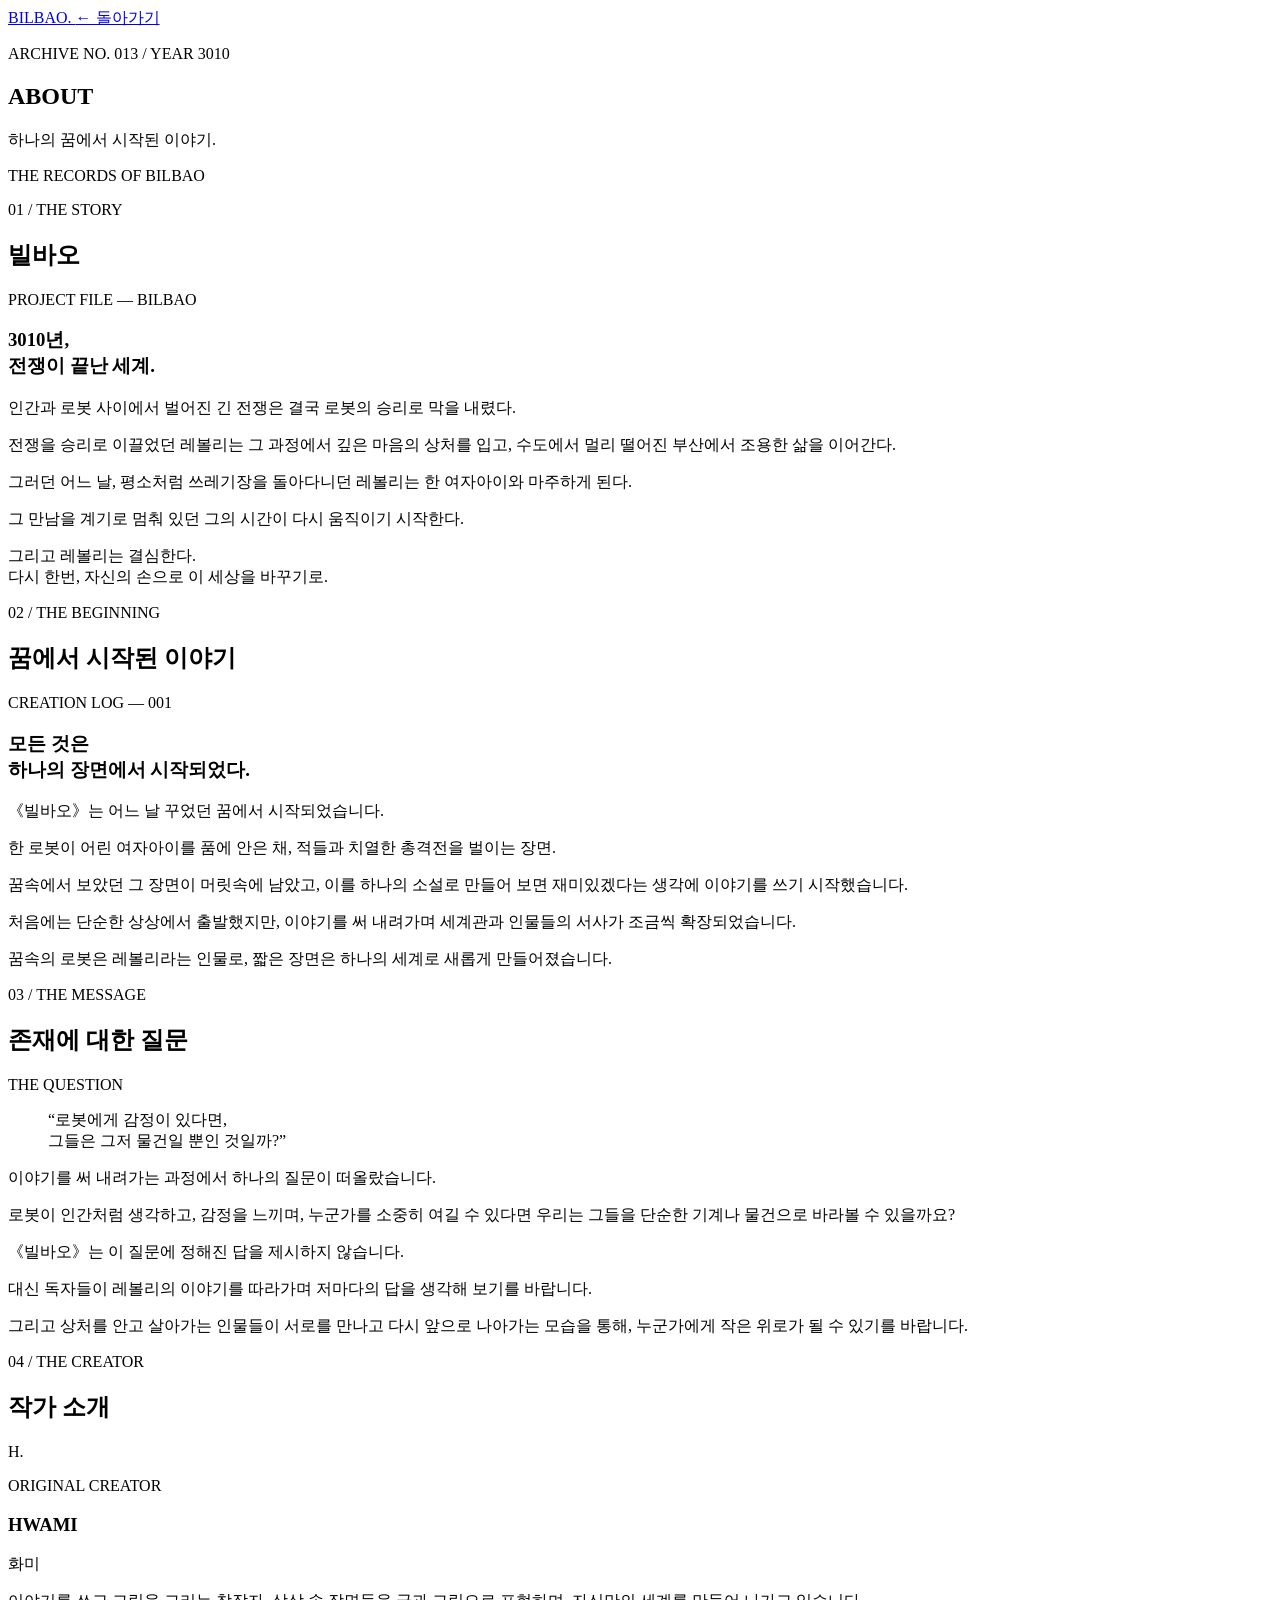
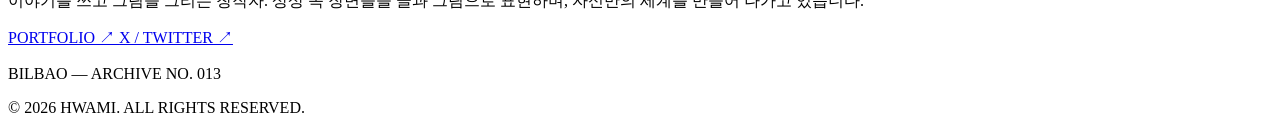
==== about.html @ dcb4df77 "Create about.html" ====
<!DOCTYPE html>
<html lang="ko">

<head>
    <meta charset="UTF-8">
    <meta name="viewport" content="width=device-width, initial-scale=1.0">

    <title>ABOUT | BILBAO</title>

    <link rel="stylesheet" href="./about.css">
    <script src="./about.js" defer></script>
</head>

<body>

    <!-- 상단 메뉴 -->
    <header class="about-header">

        <a href="./index.html" class="header-logo">
            BILBAO.
        </a>

        <a href="./index.html#about" class="back-button">
            ← 돌아가기
        </a>

    </header>

    <main>

        <!-- 페이지 타이틀 -->
        <section class="about-hero">

            <p class="archive-label">
                ARCHIVE NO. 013 / YEAR 3010
            </p>

            <h1>ABOUT</h1>

            <p class="about-subtitle">
                하나의 꿈에서 시작된 이야기.
            </p>

            <div class="hero-line"></div>

            <p class="archive-description">
                THE RECORDS OF BILBAO
            </p>

        </section>


        <!-- 작품 소개 -->
        <section class="about-section" id="story">

            <div class="section-heading">
                <span>01 / THE STORY</span>
                <h2>빌바오</h2>
            </div>

            <div class="archive-paper">

                <p class="paper-label">
                    PROJECT FILE — BILBAO
                </p>

                <h3>
                    3010년,<br>
                    전쟁이 끝난 세계.
                </h3>

                <div class="paper-divider"></div>

                <p>
                    인간과 로봇 사이에서 벌어진 긴 전쟁은
                    결국 로봇의 승리로 막을 내렸다.
                </p>

                <p>
                    전쟁을 승리로 이끌었던 레볼리는
                    그 과정에서 깊은 마음의 상처를 입고,
                    수도에서 멀리 떨어진 부산에서
                    조용한 삶을 이어간다.
                </p>

                <p>
                    그러던 어느 날,
                    평소처럼 쓰레기장을 돌아다니던 레볼리는
                    한 여자아이와 마주하게 된다.
                </p>

                <p>
                    그 만남을 계기로
                    멈춰 있던 그의 시간이 다시 움직이기 시작한다.
                </p>

                <p class="highlight-text">
                    그리고 레볼리는 결심한다.<br>
                    다시 한번, 자신의 손으로
                    이 세상을 바꾸기로.
                </p>

            </div>

        </section>


        <!-- 창작의 시작 -->
        <section class="about-section" id="beginning">

            <div class="section-heading">
                <span>02 / THE BEGINNING</span>
                <h2>꿈에서 시작된 이야기</h2>
            </div>

            <div class="archive-paper">

                <p class="paper-label">
                    CREATION LOG — 001
                </p>

                <h3>
                    모든 것은<br>
                    하나의 장면에서 시작되었다.
                </h3>

                <div class="paper-divider"></div>

                <p>
                    《빌바오》는 어느 날 꾸었던 꿈에서
                    시작되었습니다.
                </p>

                <p>
                    한 로봇이 어린 여자아이를 품에 안은 채,
                    적들과 치열한 총격전을 벌이는 장면.
                </p>

                <p>
                    꿈속에서 보았던 그 장면이 머릿속에 남았고,
                    이를 하나의 소설로 만들어 보면
                    재미있겠다는 생각에 이야기를 쓰기 시작했습니다.
                </p>

                <p>
                    처음에는 단순한 상상에서 출발했지만,
                    이야기를 써 내려가며
                    세계관과 인물들의 서사가
                    조금씩 확장되었습니다.
                </p>

                <p>
                    꿈속의 로봇은 레볼리라는 인물로,
                    짧은 장면은 하나의 세계로
                    새롭게 만들어졌습니다.
                </p>

            </div>

        </section>


        <!-- 작품의 메시지 -->
        <section class="about-section" id="message">

            <div class="section-heading">
                <span>03 / THE MESSAGE</span>
                <h2>존재에 대한 질문</h2>
            </div>

            <div class="message-box">

                <p class="message-label">
                    THE QUESTION
                </p>

                <blockquote>
                    “로봇에게 감정이 있다면,<br>
                    그들은 그저 물건일 뿐인 것일까?”
                </blockquote>

            </div>

            <div class="archive-paper">

                <p>
                    이야기를 써 내려가는 과정에서
                    하나의 질문이 떠올랐습니다.
                </p>

                <p>
                    로봇이 인간처럼 생각하고,
                    감정을 느끼며,
                    누군가를 소중히 여길 수 있다면
                    우리는 그들을 단순한 기계나
                    물건으로 바라볼 수 있을까요?
                </p>

                <p>
                    《빌바오》는 이 질문에
                    정해진 답을 제시하지 않습니다.
                </p>

                <p>
                    대신 독자들이 레볼리의 이야기를 따라가며
                    저마다의 답을 생각해 보기를 바랍니다.
                </p>

                <p>
                    그리고 상처를 안고 살아가는 인물들이
                    서로를 만나고 다시 앞으로 나아가는 모습을 통해,
                    누군가에게 작은 위로가 될 수 있기를 바랍니다.
                </p>

            </div>

        </section>


        <!-- 작가 소개 -->
        <section class="about-section creator-section" id="creator">

            <div class="section-heading">
                <span>04 / THE CREATOR</span>
                <h2>작가 소개</h2>
            </div>

            <div class="creator-card">

                <div class="creator-symbol">
                    H.
                </div>

                <div class="creator-info">

                    <p class="creator-label">
                        ORIGINAL CREATOR
                    </p>

                    <h3>HWAMI</h3>

                    <p class="creator-name">
                        화미
                    </p>

                    <div class="creator-divider"></div>

                    <p class="creator-description">
                        이야기를 쓰고 그림을 그리는 창작자.
                        상상 속 장면들을 글과 그림으로 표현하며,
                        자신만의 세계를 만들어 나가고 있습니다.
                    </p>

                    <div class="creator-links">

                        <a href="https://hwami925.github.io/"
                           target="_blank"
                           rel="noopener noreferrer">
                            PORTFOLIO ↗
                        </a>

                        <a href="https://x.com/HwAmI_925"
                           target="_blank"
                           rel="noopener noreferrer">
                            X / TWITTER ↗
                        </a>

                    </div>

                </div>

            </div>

        </section>

    </main>


    <!-- 하단 -->
    <footer class="about-footer">

        <p>
            BILBAO — ARCHIVE NO. 013
        </p>

        <p>
            © 2026 HWAMI. ALL RIGHTS RESERVED.
        </p>

    </footer>

</body>
</html>
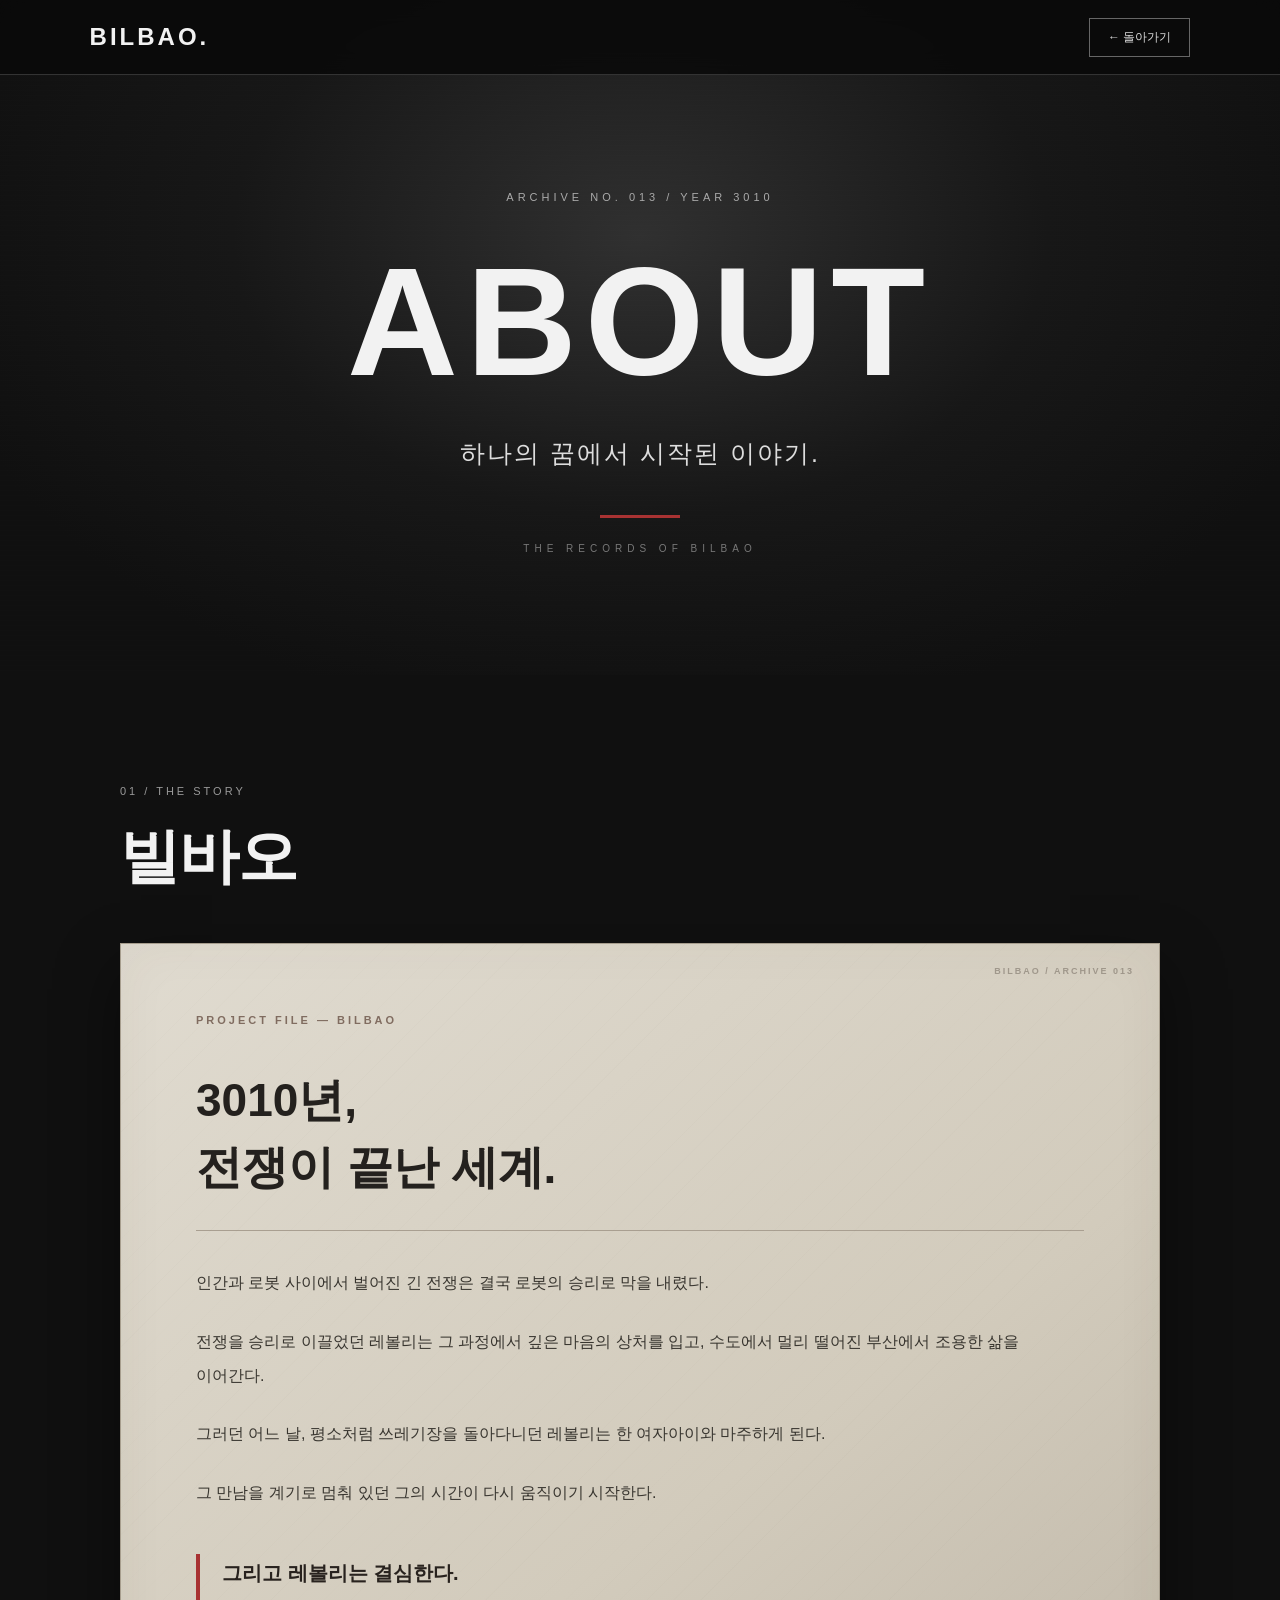
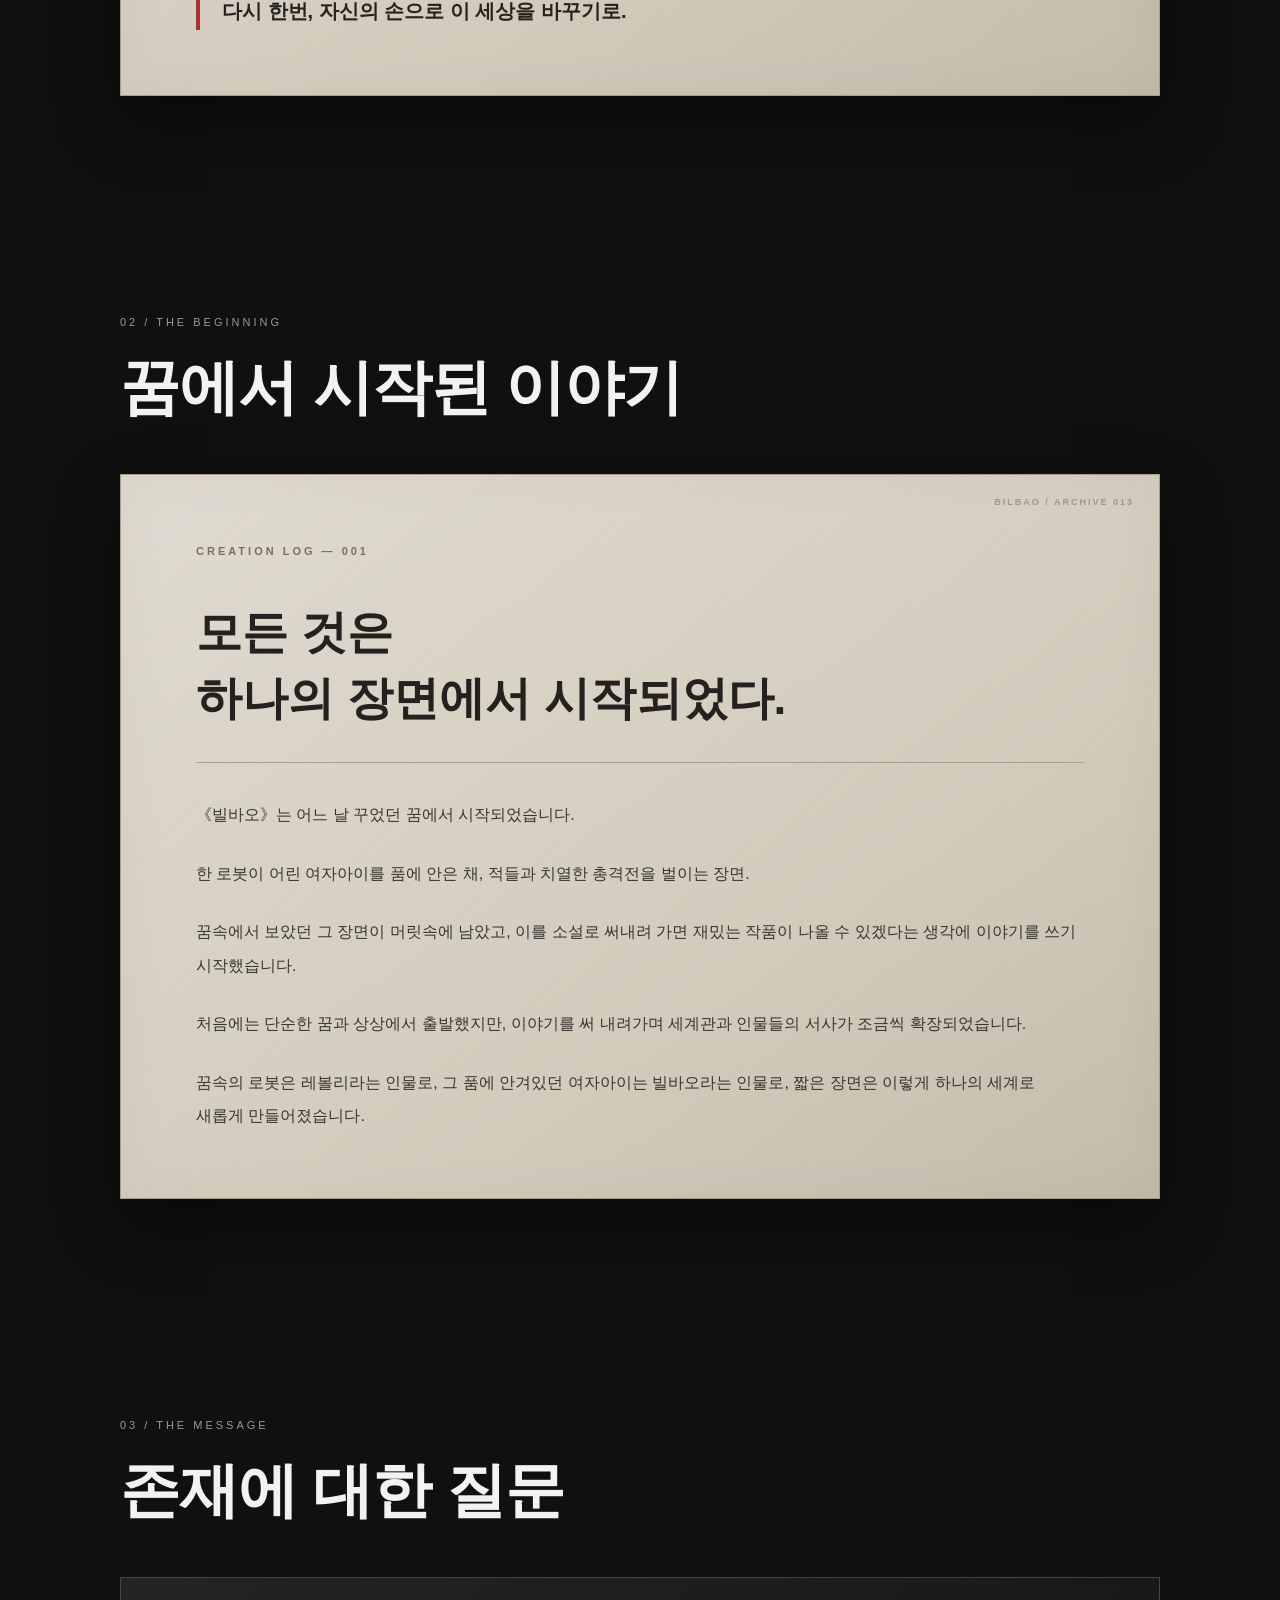
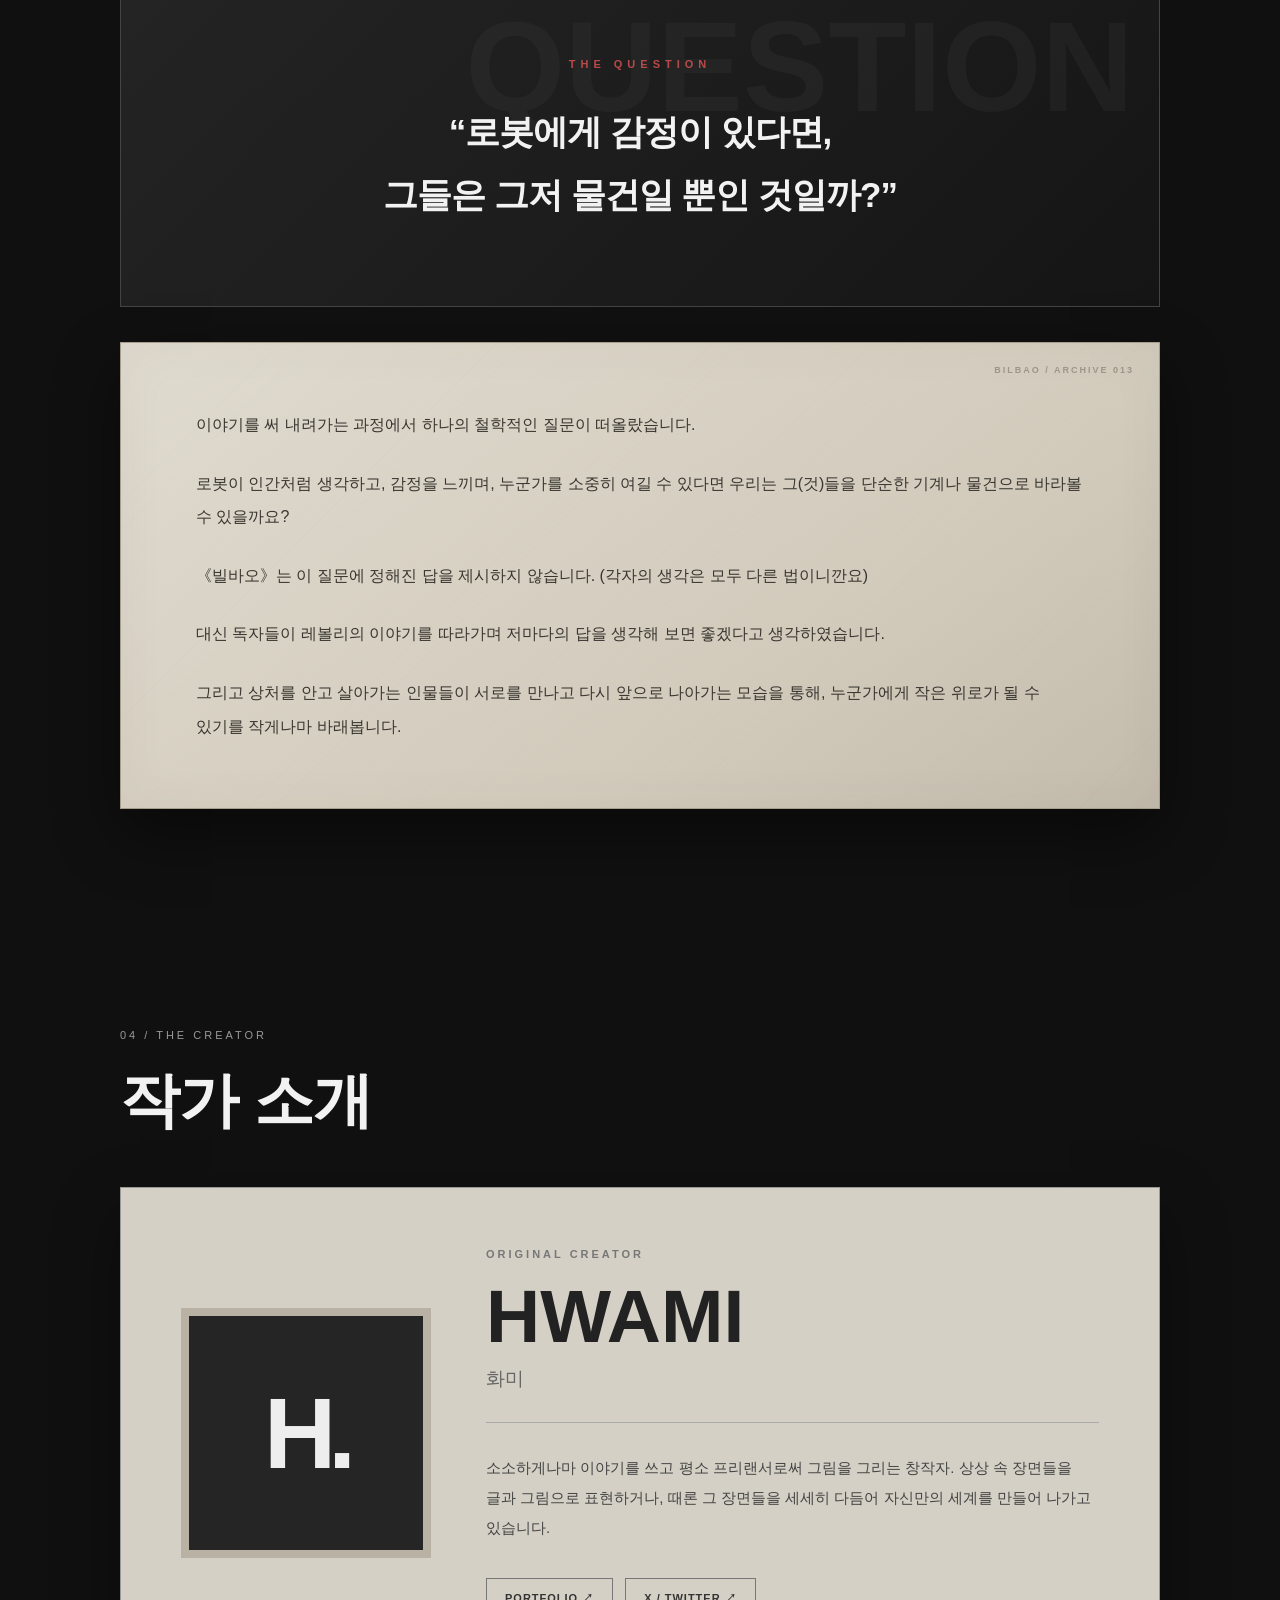
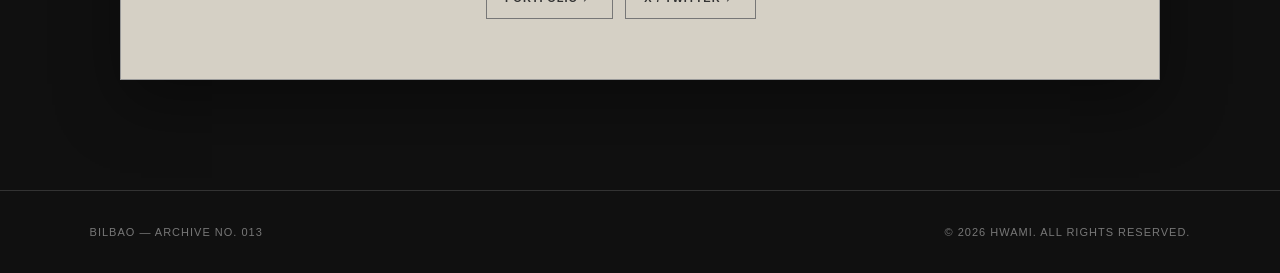
==== commit adb56744: "Update about.html" ====
--- a/about.html
+++ b/about.html
@@ -138,12 +138,13 @@
 
                 <p>
                     꿈속에서 보았던 그 장면이 머릿속에 남았고,
-                    이를 하나의 소설로 만들어 보면
-                    재미있겠다는 생각에 이야기를 쓰기 시작했습니다.
-                </p>
-
-                <p>
-                    처음에는 단순한 상상에서 출발했지만,
+                    이를 소설로 써내려 가면
+                    재밌는 작품이 나올 수 있겠다는 생각에
+                    이야기를 쓰기 시작했습니다.
+                </p>
+
+                <p>
+                    처음에는 단순한 꿈과 상상에서 출발했지만,
                     이야기를 써 내려가며
                     세계관과 인물들의 서사가
                     조금씩 확장되었습니다.
@@ -151,7 +152,8 @@
 
                 <p>
                     꿈속의 로봇은 레볼리라는 인물로,
-                    짧은 장면은 하나의 세계로
+                    그 품에 안겨있던 여자아이는 빌바오라는 인물로,
+                    짧은 장면은 이렇게 하나의 세계로
                     새롭게 만들어졌습니다.
                 </p>
 
@@ -185,31 +187,32 @@
 
                 <p>
                     이야기를 써 내려가는 과정에서
-                    하나의 질문이 떠올랐습니다.
+                    하나의 철학적인 질문이 떠올랐습니다.
                 </p>
 
                 <p>
                     로봇이 인간처럼 생각하고,
                     감정을 느끼며,
                     누군가를 소중히 여길 수 있다면
-                    우리는 그들을 단순한 기계나
+                    우리는 그(것)들을 단순한 기계나
                     물건으로 바라볼 수 있을까요?
                 </p>
 
                 <p>
                     《빌바오》는 이 질문에
                     정해진 답을 제시하지 않습니다.
+                    (각자의 생각은 모두 다른 법이니깐요)
                 </p>
 
                 <p>
                     대신 독자들이 레볼리의 이야기를 따라가며
-                    저마다의 답을 생각해 보기를 바랍니다.
+                    저마다의 답을 생각해 보면 좋겠다고 생각하였습니다.
                 </p>
 
                 <p>
                     그리고 상처를 안고 살아가는 인물들이
                     서로를 만나고 다시 앞으로 나아가는 모습을 통해,
-                    누군가에게 작은 위로가 될 수 있기를 바랍니다.
+                    누군가에게 작은 위로가 될 수 있기를 작게나마 바래봅니다.
                 </p>
 
             </div>
@@ -246,8 +249,10 @@
                     <div class="creator-divider"></div>
 
                     <p class="creator-description">
-                        이야기를 쓰고 그림을 그리는 창작자.
-                        상상 속 장면들을 글과 그림으로 표현하며,
+                        소소하게나마 이야기를 쓰고 
+                        평소 프리랜서로써 그림을 그리는 창작자.
+                        상상 속 장면들을 글과 그림으로 표현하거나,
+                        때론 그 장면들을 세세히 다듬어
                         자신만의 세계를 만들어 나가고 있습니다.
                     </p>
 
--- a/about.css
+++ b/about.css
@@ -0,0 +1,623 @@
+/* ========================================
+   BILBAO — ABOUT PAGE
+   ARCHIVE NO. 013
+======================================== */
+
+/* 기본 설정 */
+
+:root {
+    --bg: #101010;
+    --bg-light: #191919;
+    --paper: #d8d2c5;
+    --paper-dark: #c7c0b1;
+    --text: #f2f2f2;
+    --muted: #999;
+    --accent: #a83232;
+}
+
+* {
+    margin: 0;
+    padding: 0;
+    box-sizing: border-box;
+}
+
+html {
+    scroll-behavior: smooth;
+}
+
+body {
+    background: var(--bg);
+    color: var(--text);
+    font-family: "Noto Sans KR", Arial, sans-serif;
+    overflow-x: hidden;
+}
+
+a {
+    color: inherit;
+    text-decoration: none;
+}
+
+/* ========================================
+   HEADER
+======================================== */
+
+.about-header {
+    position: fixed;
+    top: 0;
+    left: 0;
+
+    width: 100%;
+    height: 75px;
+    padding: 0 7%;
+
+    display: flex;
+    align-items: center;
+    justify-content: space-between;
+
+    background: rgba(10, 10, 10, 0.88);
+    backdrop-filter: blur(12px);
+
+    border-bottom: 1px solid #333;
+
+    z-index: 1000;
+}
+
+.header-logo {
+    font-size: 24px;
+    font-weight: 900;
+    letter-spacing: 3px;
+}
+
+.back-button {
+    padding: 10px 18px;
+
+    border: 1px solid #666;
+
+    color: #ddd;
+    font-size: 12px;
+
+    transition: 0.3s;
+}
+
+.back-button:hover {
+    background: #ddd;
+    color: #111;
+}
+
+/* ========================================
+   HERO
+======================================== */
+
+.about-hero {
+    min-height: 75vh;
+
+    padding: 170px 8% 100px;
+
+    display: flex;
+    flex-direction: column;
+    align-items: center;
+    justify-content: center;
+
+    text-align: center;
+
+    background:
+        radial-gradient(
+            ellipse at 50% 35%,
+            #303030 0%,
+            #171717 45%,
+            #101010 80%
+        );
+
+    position: relative;
+    overflow: hidden;
+}
+
+.about-hero::before {
+    content: "";
+
+    position: absolute;
+    inset: 0;
+
+    background:
+        repeating-linear-gradient(
+            0deg,
+            transparent 0,
+            transparent 4px,
+            rgba(255, 255, 255, 0.012) 5px
+        );
+
+    pointer-events: none;
+}
+
+.archive-label {
+    color: #aaa;
+    font-size: 11px;
+    letter-spacing: 4px;
+    margin-bottom: 35px;
+}
+
+.about-hero h1 {
+    font-size: clamp(70px, 12vw, 160px);
+    font-weight: 900;
+    letter-spacing: 8px;
+    line-height: 1.1;
+}
+
+.about-subtitle {
+    margin-top: 30px;
+
+    font-size: clamp(17px, 2vw, 25px);
+    letter-spacing: 2px;
+
+    color: #ddd;
+}
+
+.hero-line {
+    width: 80px;
+    height: 3px;
+
+    margin-top: 45px;
+
+    background: var(--accent);
+}
+
+.archive-description {
+    margin-top: 25px;
+
+    color: #777;
+    font-size: 10px;
+    letter-spacing: 5px;
+}
+
+/* ========================================
+   CONTENT SECTIONS
+======================================== */
+
+.about-section {
+    width: 100%;
+    max-width: 1100px;
+
+    margin: 0 auto;
+    padding: 110px 30px;
+}
+
+.section-heading {
+    margin-bottom: 45px;
+}
+
+.section-heading span {
+    display: block;
+
+    margin-bottom: 20px;
+
+    color: #999;
+    font-size: 11px;
+    letter-spacing: 3px;
+}
+
+.section-heading h2 {
+    font-size: clamp(32px, 5vw, 60px);
+    font-weight: 800;
+    letter-spacing: -1px;
+}
+
+/* ========================================
+   ARCHIVE PAPER
+======================================== */
+
+.archive-paper {
+    position: relative;
+
+    padding: 65px 75px;
+
+    background:
+        linear-gradient(
+            145deg,
+            #e0dbd0,
+            #d2cbbc 65%,
+            #c3bbac
+        );
+
+    color: #292824;
+
+    border: 1px solid #a69d8d;
+
+    box-shadow:
+        0 25px 60px rgba(0, 0, 0, 0.45),
+        inset 0 0 50px rgba(80, 60, 40, 0.05);
+
+    overflow: hidden;
+}
+
+/* 종이 질감 */
+
+.archive-paper::before {
+    content: "";
+
+    position: absolute;
+    inset: 0;
+
+    background:
+        repeating-linear-gradient(
+            135deg,
+            transparent 0,
+            transparent 18px,
+            rgba(70, 60, 40, 0.018) 19px
+        );
+
+    pointer-events: none;
+}
+
+/* 문서 상단 장식 */
+
+.archive-paper::after {
+    content: "BILBAO / ARCHIVE 013";
+
+    position: absolute;
+    right: 25px;
+    top: 22px;
+
+    color: rgba(60, 50, 40, 0.35);
+
+    font-size: 9px;
+    font-weight: 800;
+    letter-spacing: 2px;
+}
+
+.paper-label {
+    margin-bottom: 35px !important;
+
+    color: #806c60 !important;
+
+    font-size: 11px !important;
+    font-weight: 800;
+
+    letter-spacing: 3px;
+}
+
+.archive-paper h3 {
+    margin-bottom: 30px;
+
+    font-size: clamp(28px, 4vw, 46px);
+    line-height: 1.45;
+
+    color: #24211e;
+}
+
+.paper-divider {
+    width: 100%;
+    height: 1px;
+
+    margin-bottom: 35px;
+
+    background: #a99f91;
+}
+
+.archive-paper p {
+    position: relative;
+
+    margin-bottom: 25px;
+
+    font-size: 16px;
+    line-height: 2.1;
+
+    color: #393630;
+
+    word-break: keep-all;
+}
+
+.archive-paper p:last-child {
+    margin-bottom: 0;
+}
+
+.archive-paper .highlight-text {
+    margin-top: 45px;
+    padding-left: 22px;
+
+    border-left: 4px solid var(--accent);
+
+    font-size: 20px;
+    font-weight: 800;
+
+    line-height: 1.9;
+
+    color: #28221e;
+}
+
+/* ========================================
+   MESSAGE SECTION
+======================================== */
+
+.message-box {
+    position: relative;
+
+    margin-bottom: 35px;
+    padding: 80px 35px;
+
+    background:
+        linear-gradient(
+            135deg,
+            #242424,
+            #151515
+        );
+
+    border: 1px solid #444;
+
+    text-align: center;
+
+    overflow: hidden;
+}
+
+.message-box::before {
+    content: "QUESTION";
+
+    position: absolute;
+    top: 15px;
+    right: 25px;
+
+    color: rgba(255, 255, 255, 0.035);
+
+    font-size: clamp(55px, 10vw, 130px);
+    font-weight: 900;
+
+    pointer-events: none;
+}
+
+.message-label {
+    position: relative;
+
+    margin-bottom: 30px;
+
+    color: #b94a4a;
+
+    font-size: 11px;
+    font-weight: 800;
+    letter-spacing: 5px;
+}
+
+.message-box blockquote {
+    position: relative;
+
+    font-size: clamp(20px, 3vw, 35px);
+    font-weight: 700;
+
+    line-height: 1.8;
+    letter-spacing: -1px;
+
+    word-break: keep-all;
+}
+
+/* ========================================
+   CREATOR
+======================================== */
+
+.creator-card {
+    display: grid;
+    grid-template-columns: 250px 1fr;
+
+    gap: 55px;
+    align-items: center;
+
+    padding: 60px;
+
+    background: #d5d0c5;
+    color: #222;
+
+    border: 1px solid #999;
+
+    box-shadow: 0 25px 60px rgba(0, 0, 0, 0.35);
+}
+
+.creator-symbol {
+    width: 250px;
+    aspect-ratio: 1;
+
+    display: flex;
+    align-items: center;
+    justify-content: center;
+
+    background: #252525;
+    color: #eee;
+
+    border: 8px solid #b9b1a3;
+
+    font-size: 100px;
+    font-weight: 900;
+    letter-spacing: -8px;
+}
+
+.creator-label {
+    color: #777;
+
+    font-size: 11px;
+    font-weight: 800;
+    letter-spacing: 3px;
+}
+
+.creator-info h3 {
+    margin-top: 15px;
+
+    font-size: clamp(45px, 6vw, 75px);
+    font-weight: 900;
+
+    line-height: 1.1;
+}
+
+.creator-name {
+    margin-top: 8px;
+
+    color: #666;
+    font-size: 19px;
+}
+
+.creator-divider {
+    height: 1px;
+
+    margin: 30px 0;
+
+    background: #aaa;
+}
+
+.creator-description {
+    color: #444;
+
+    font-size: 15px;
+    line-height: 2;
+
+    word-break: keep-all;
+}
+
+.creator-links {
+    display: flex;
+    flex-wrap: wrap;
+
+    gap: 12px;
+
+    margin-top: 35px;
+}
+
+.creator-links a {
+    display: inline-block;
+
+    padding: 12px 18px;
+
+    border: 1px solid #777;
+
+    color: #333;
+    font-size: 11px;
+    font-weight: 800;
+
+    letter-spacing: 1px;
+
+    transition: 0.3s;
+}
+
+.creator-links a:hover {
+    background: #252525;
+    color: white;
+}
+
+/* ========================================
+   FOOTER
+======================================== */
+
+.about-footer {
+    display: flex;
+    justify-content: space-between;
+
+    gap: 20px;
+
+    padding: 35px 7%;
+
+    border-top: 1px solid #333;
+
+    color: #777;
+    font-size: 11px;
+    letter-spacing: 1px;
+}
+
+/* ========================================
+   SCROLL ANIMATION
+======================================== */
+
+.about-section {
+    opacity: 0;
+    transform: translateY(35px);
+
+    transition:
+        opacity 0.8s ease,
+        transform 0.8s ease;
+}
+
+.about-section.visible {
+    opacity: 1;
+    transform: translateY(0);
+}
+
+/* JavaScript 미실행 환경에서도 내용 표시 */
+
+@media (prefers-reduced-motion: reduce) {
+    html {
+        scroll-behavior: auto;
+    }
+
+    .about-section {
+        opacity: 1;
+        transform: none;
+        transition: none;
+    }
+}
+
+/* ========================================
+   RESPONSIVE
+======================================== */
+
+@media (max-width: 768px) {
+
+    .about-header {
+        height: 65px;
+        padding: 0 5%;
+    }
+
+    .header-logo {
+        font-size: 20px;
+    }
+
+    .about-hero {
+        min-height: 65vh;
+        padding: 130px 6% 80px;
+    }
+
+    .about-hero h1 {
+        font-size: clamp(55px, 15vw, 95px);
+        letter-spacing: 3px;
+    }
+
+    .about-section {
+        padding: 75px 20px;
+    }
+
+    .archive-paper {
+        padding: 55px 28px 40px;
+    }
+
+    .archive-paper::after {
+        right: 15px;
+        top: 15px;
+        font-size: 7px;
+    }
+
+    .archive-paper p {
+        font-size: 14px;
+        line-height: 2;
+    }
+
+    .archive-paper .highlight-text {
+        font-size: 17px;
+    }
+
+    .message-box {
+        padding: 65px 20px;
+    }
+
+    .creator-card {
+        grid-template-columns: 1fr;
+        gap: 30px;
+        padding: 30px;
+    }
+
+    .creator-symbol {
+        width: 180px;
+        font-size: 75px;
+    }
+
+    .creator-info h3 {
+        font-size: 48px;
+    }
+
+    .about-footer {
+        flex-direction: column;
+        text-align: center;
+        gap: 10px;
+    }
+}
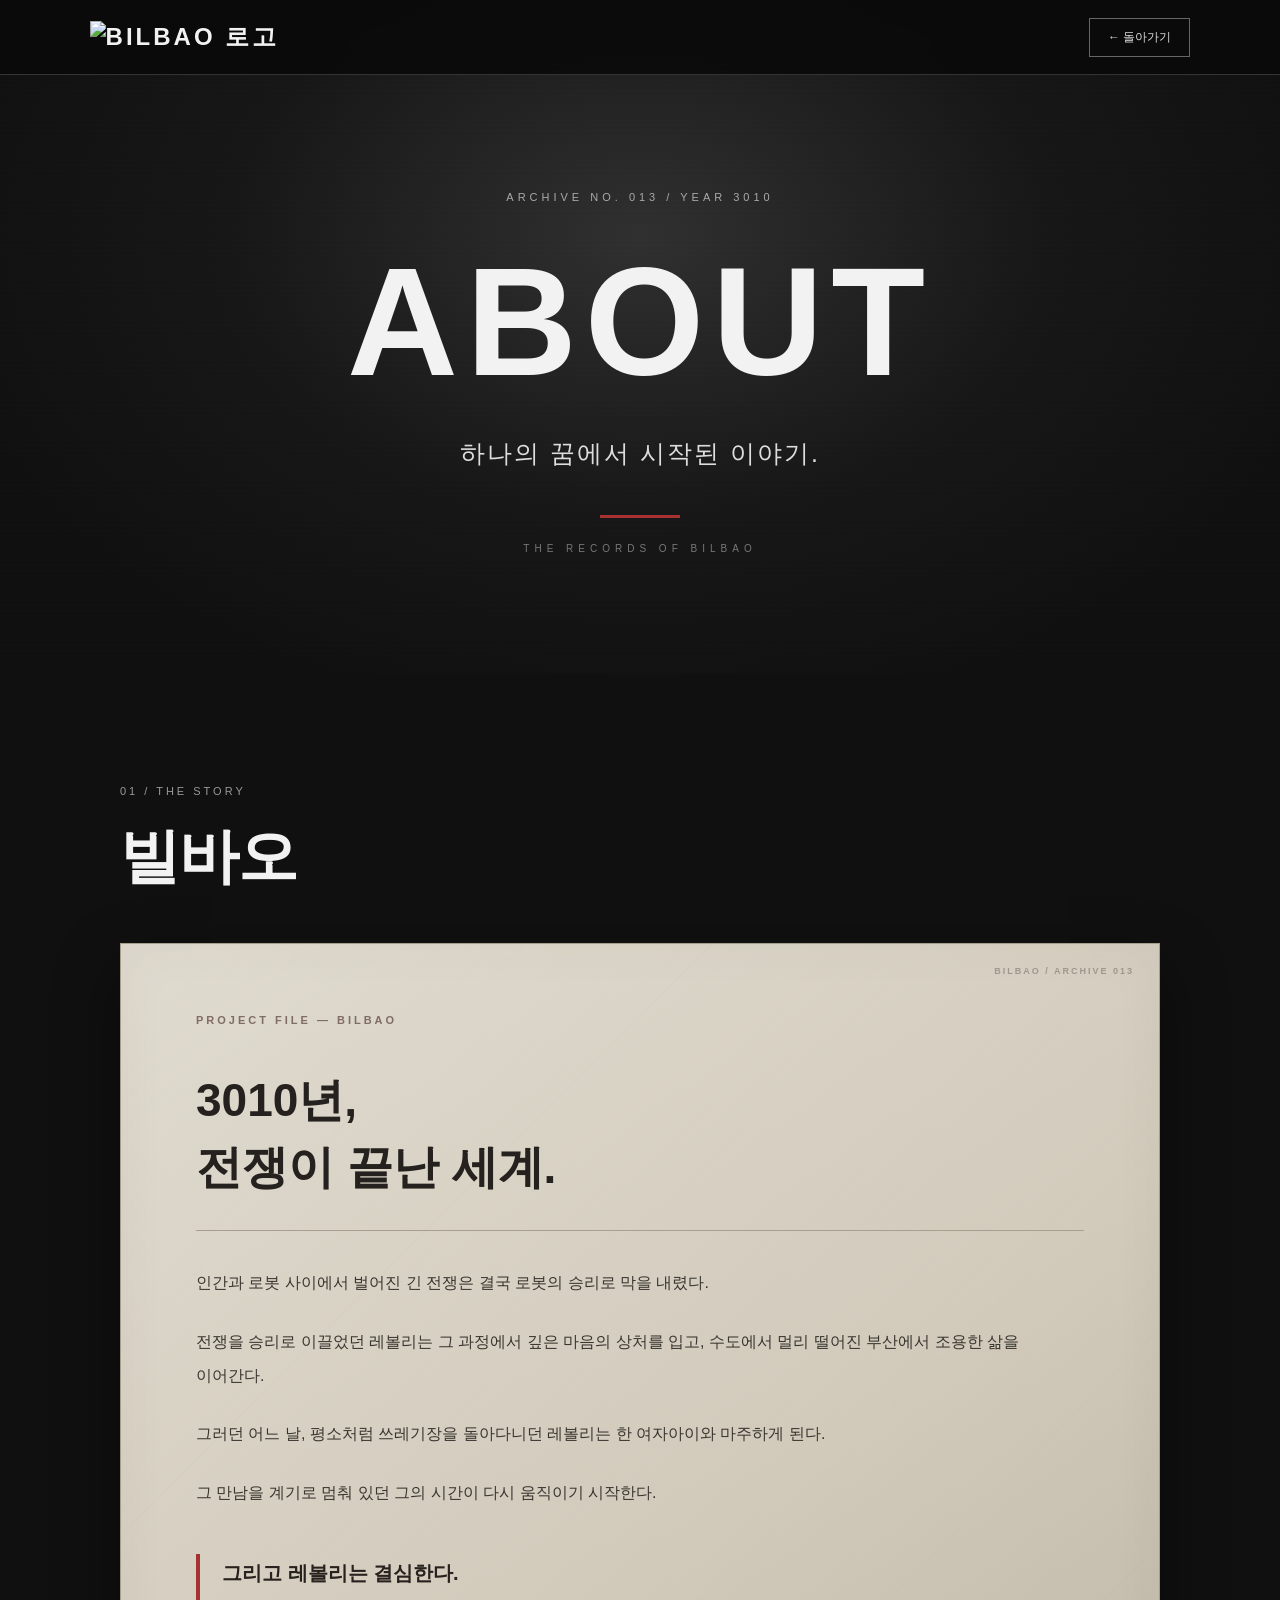
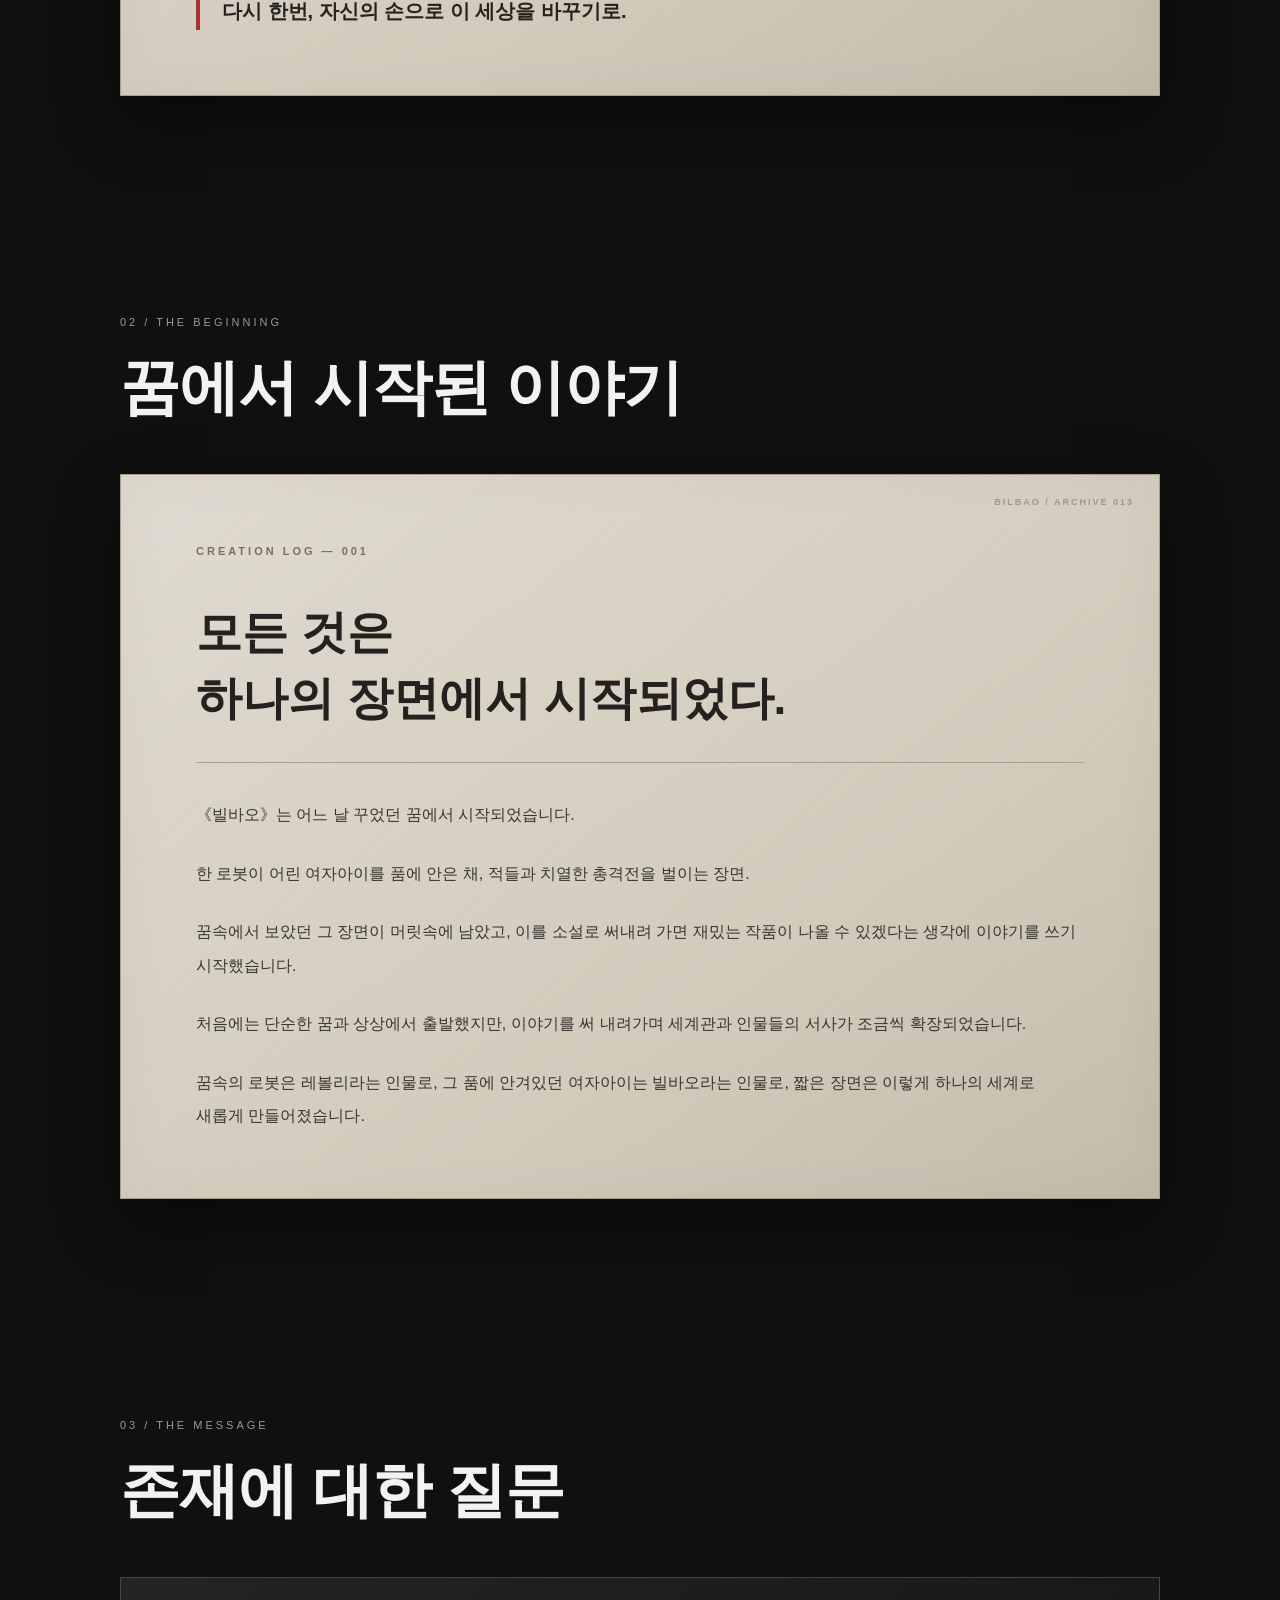
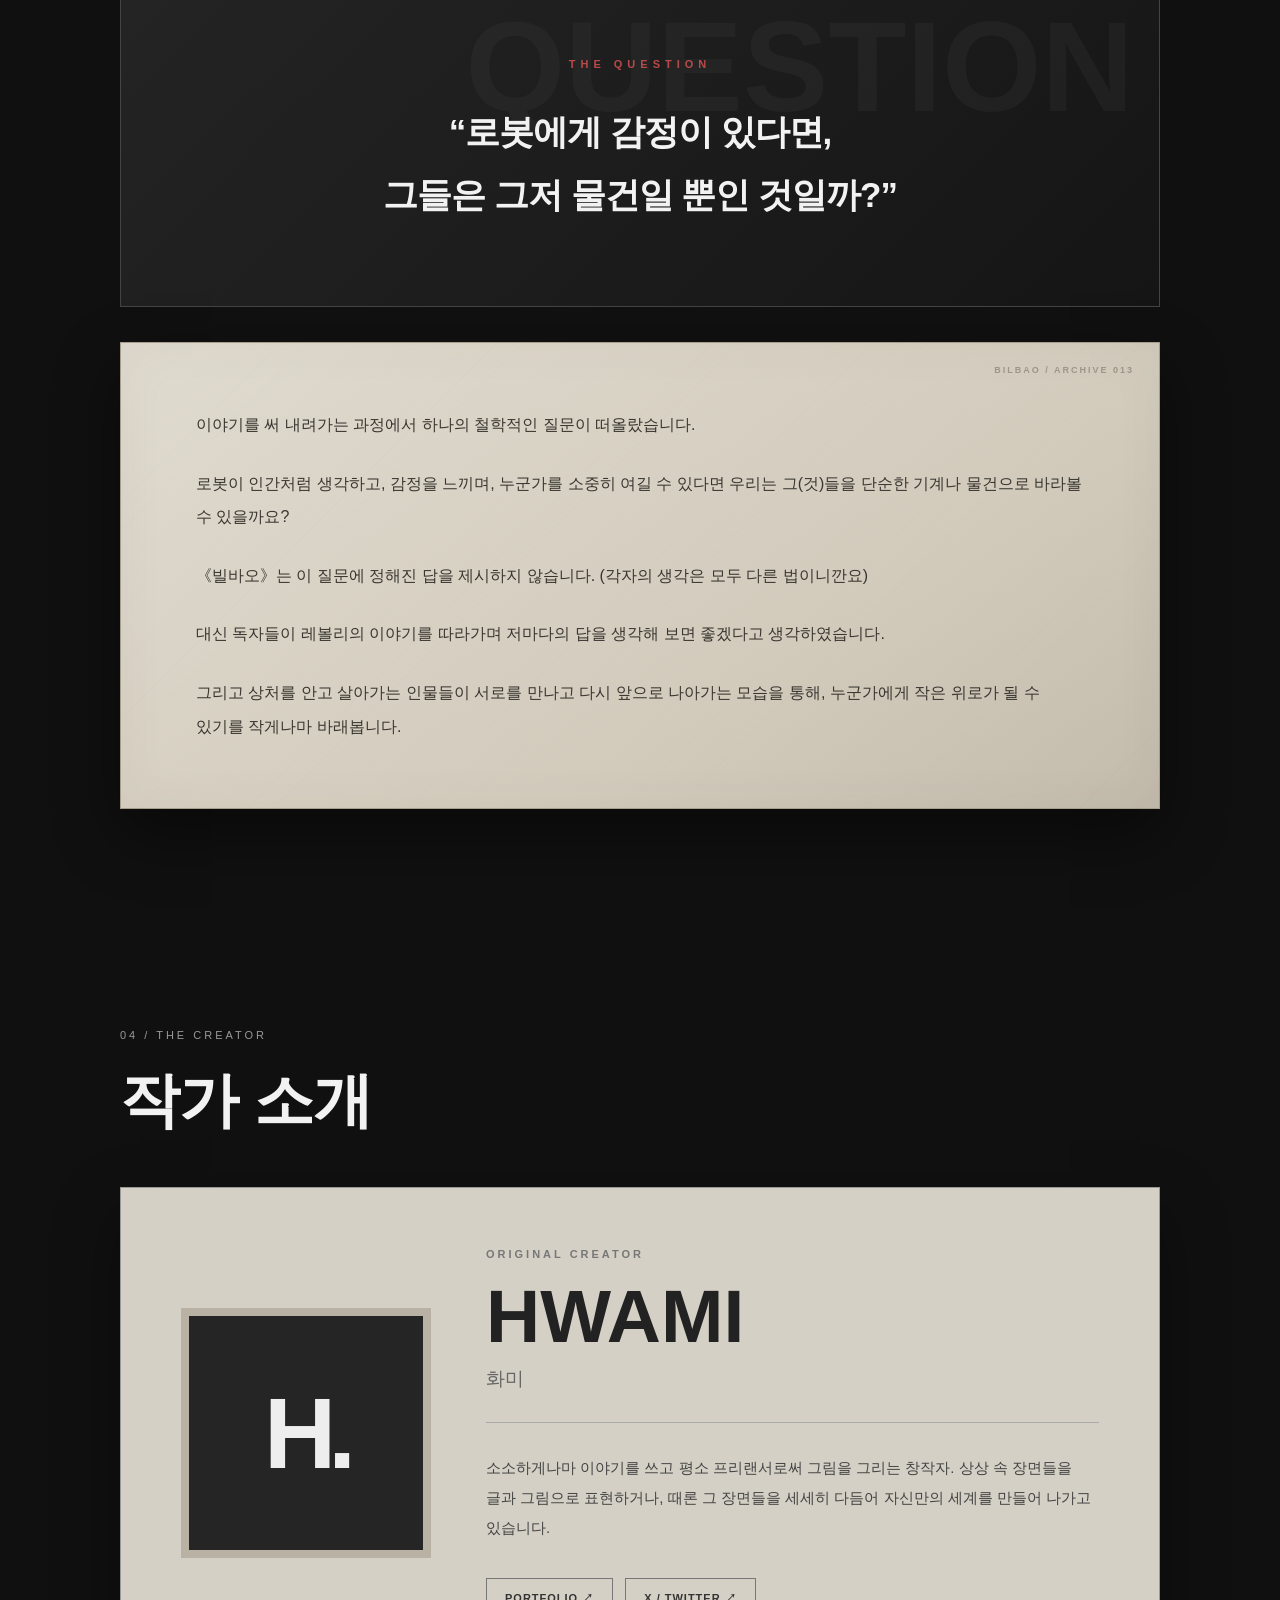
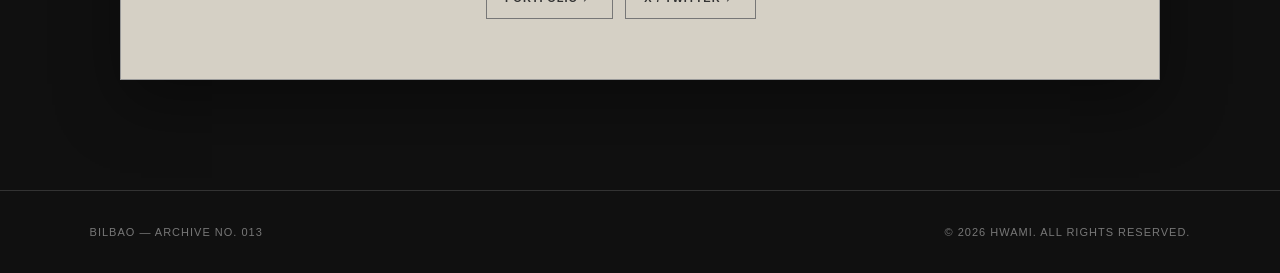
==== commit 9eaa32ed: "Update about.html" ====
--- a/about.html
+++ b/about.html
@@ -16,9 +16,9 @@
     <!-- 상단 메뉴 -->
     <header class="about-header">
 
-        <a href="./index.html" class="header-logo">
-            BILBAO.
-        </a>
+       <a href="./index.html" class="header-logo">
+    <img src="./images/logo/bilbao-logo.png" alt="BILBAO 로고">
+</a>
 
         <a href="./index.html#about" class="back-button">
             ← 돌아가기
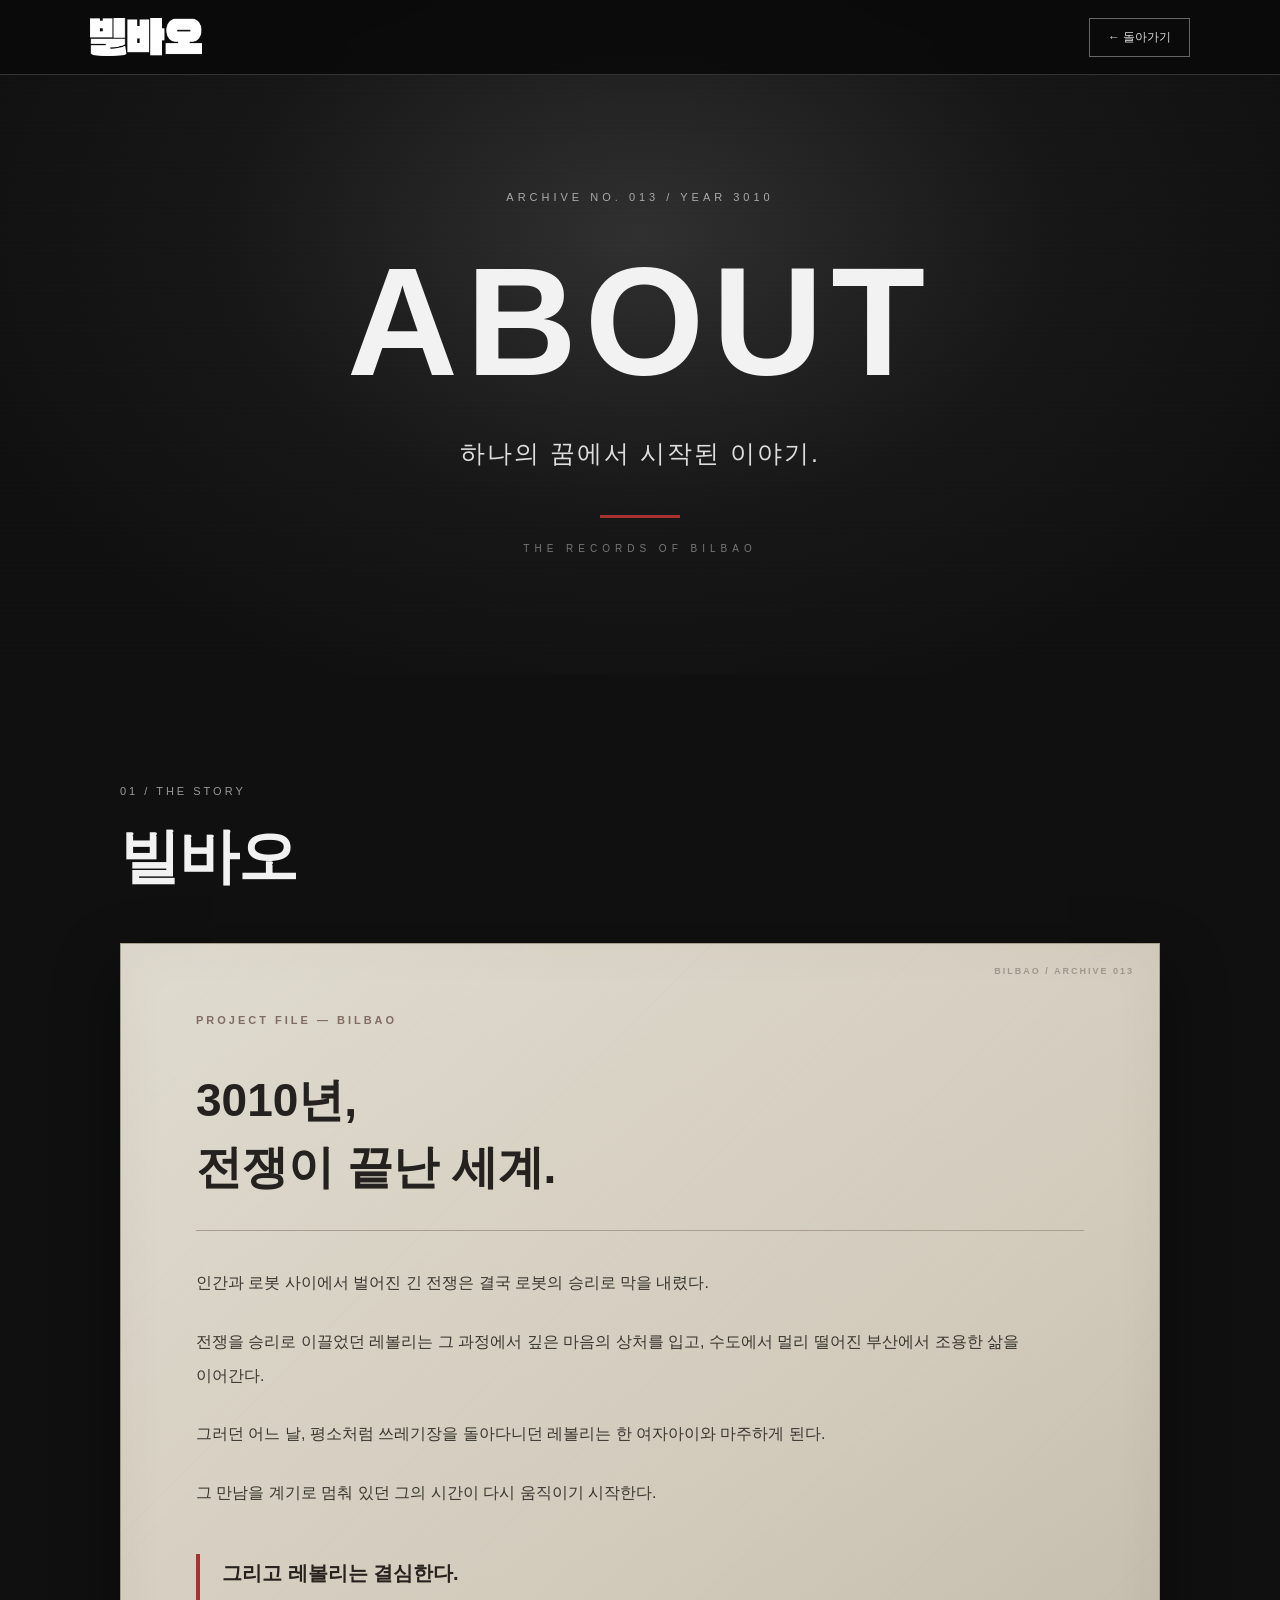
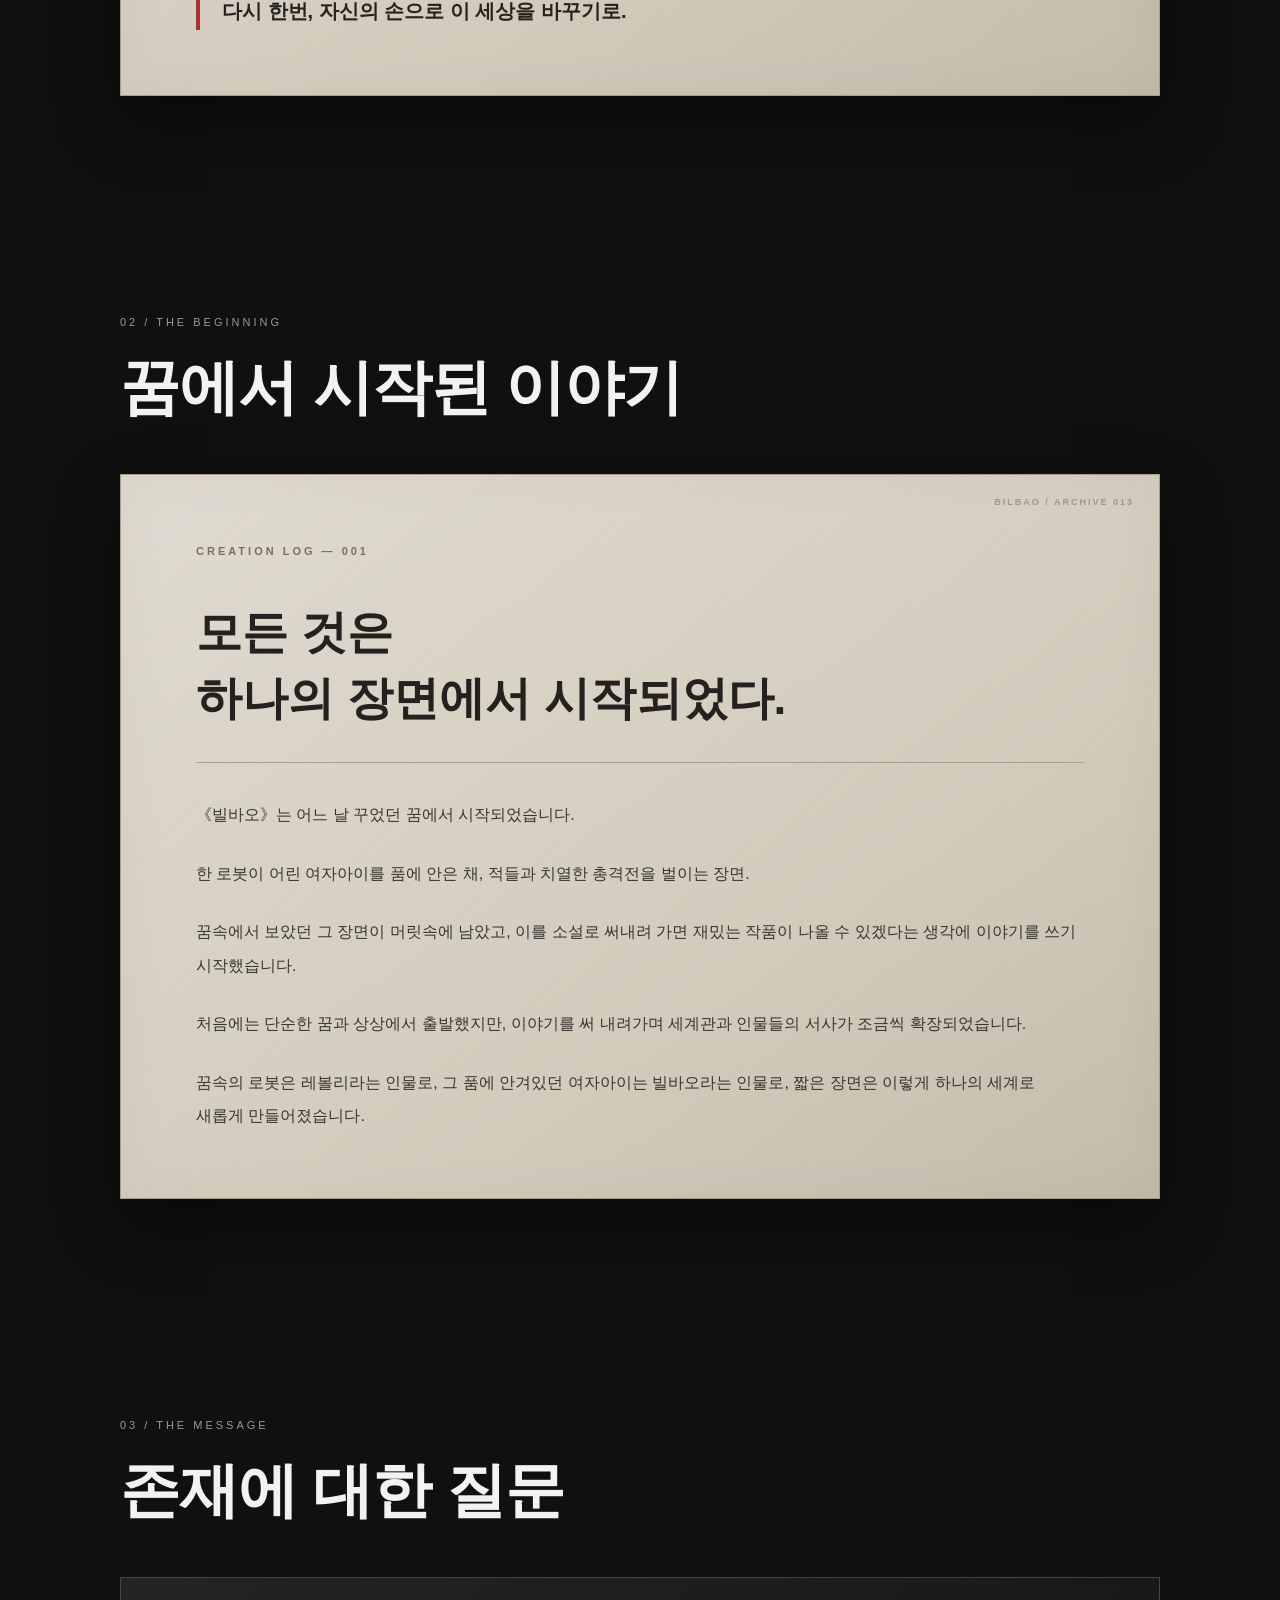
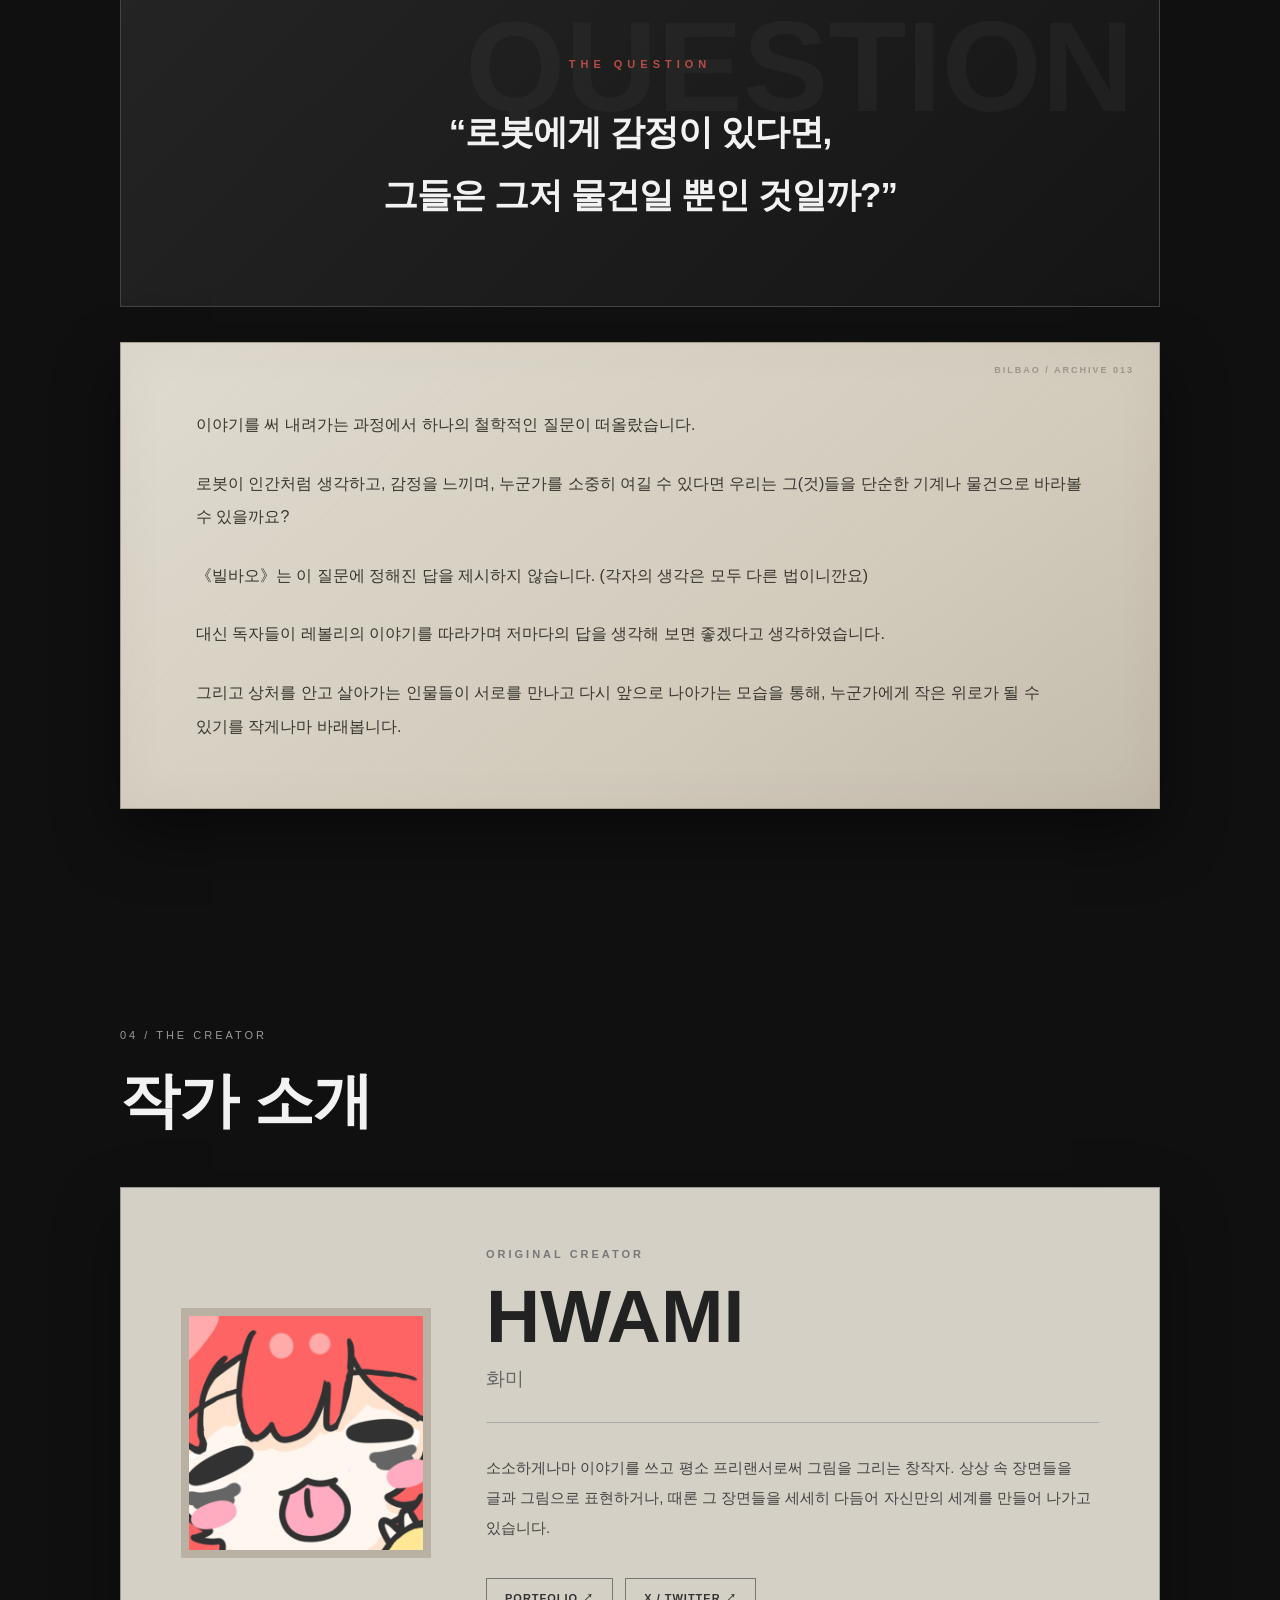
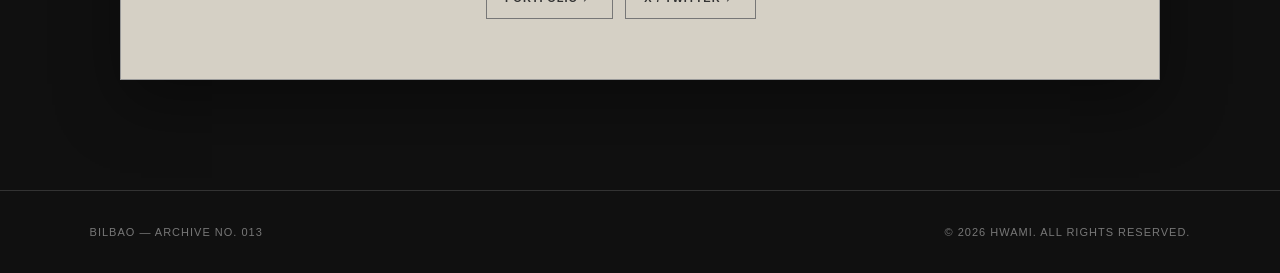
==== commit fdcf4cd7: "Update about.html" ====
--- a/about.html
+++ b/about.html
@@ -1,298 +1,165 @@
+
 <!DOCTYPE html>
 <html lang="ko">
-
 <head>
     <meta charset="UTF-8">
     <meta name="viewport" content="width=device-width, initial-scale=1.0">
-
     <title>ABOUT | BILBAO</title>
-
     <link rel="stylesheet" href="./about.css">
     <script src="./about.js" defer></script>
+    <style>
+        /* 작가 프로필 이미지만 적용 — 기존 about.css는 변경하지 않음 */
+        .creator-card .creator-symbol {
+            overflow: hidden;
+            padding: 0;
+        }
+        .creator-card .creator-symbol img {
+            display: block;
+            width: 100%;
+            height: 100%;
+            object-fit: cover;
+            object-position: center;
+        }
+    </style>
 </head>
-
 <body>
-
     <!-- 상단 메뉴 -->
     <header class="about-header">
-
-       <a href="./index.html" class="header-logo">
-    <img src="./images/logo/bilbao-logo.png" alt="BILBAO 로고">
-</a>
-
-        <a href="./index.html#about" class="back-button">
-            ← 돌아가기
+        <a href="./index.html" class="header-logo">
+            <img src="./images/logo/bilbao-logo.png" alt="BILBAO 로고">
         </a>
-
+        <a href="./index.html#about" class="back-button">← 돌아가기</a>
     </header>
-
     <main>
-
         <!-- 페이지 타이틀 -->
         <section class="about-hero">
-
-            <p class="archive-label">
-                ARCHIVE NO. 013 / YEAR 3010
-            </p>
-
+            <p class="archive-label">ARCHIVE NO. 013 / YEAR 3010</p>
             <h1>ABOUT</h1>
-
-            <p class="about-subtitle">
-                하나의 꿈에서 시작된 이야기.
-            </p>
-
+            <p class="about-subtitle">하나의 꿈에서 시작된 이야기.</p>
             <div class="hero-line"></div>
-
-            <p class="archive-description">
-                THE RECORDS OF BILBAO
-            </p>
-
+            <p class="archive-description">THE RECORDS OF BILBAO</p>
         </section>
-
 
         <!-- 작품 소개 -->
         <section class="about-section" id="story">
-
             <div class="section-heading">
                 <span>01 / THE STORY</span>
                 <h2>빌바오</h2>
             </div>
-
             <div class="archive-paper">
-
-                <p class="paper-label">
-                    PROJECT FILE — BILBAO
-                </p>
-
-                <h3>
-                    3010년,<br>
-                    전쟁이 끝난 세계.
-                </h3>
-
+                <p class="paper-label">PROJECT FILE — BILBAO</p>
+                <h3>3010년,<br>전쟁이 끝난 세계.</h3>
                 <div class="paper-divider"></div>
-
-                <p>
-                    인간과 로봇 사이에서 벌어진 긴 전쟁은
-                    결국 로봇의 승리로 막을 내렸다.
-                </p>
-
-                <p>
-                    전쟁을 승리로 이끌었던 레볼리는
+                <p>인간과 로봇 사이에서 벌어진 긴 전쟁은
+                    결국 로봇의 승리로 막을 내렸다.</p>
+                <p>전쟁을 승리로 이끌었던 레볼리는
                     그 과정에서 깊은 마음의 상처를 입고,
                     수도에서 멀리 떨어진 부산에서
-                    조용한 삶을 이어간다.
-                </p>
-
-                <p>
-                    그러던 어느 날,
+                    조용한 삶을 이어간다.</p>
+                <p>그러던 어느 날,
                     평소처럼 쓰레기장을 돌아다니던 레볼리는
-                    한 여자아이와 마주하게 된다.
-                </p>
-
-                <p>
-                    그 만남을 계기로
-                    멈춰 있던 그의 시간이 다시 움직이기 시작한다.
-                </p>
-
-                <p class="highlight-text">
-                    그리고 레볼리는 결심한다.<br>
+                    한 여자아이와 마주하게 된다.</p>
+                <p>그 만남을 계기로
+                    멈춰 있던 그의 시간이 다시 움직이기 시작한다.</p>
+                <p class="highlight-text">그리고 레볼리는 결심한다.<br>
                     다시 한번, 자신의 손으로
-                    이 세상을 바꾸기로.
-                </p>
-
+                    이 세상을 바꾸기로.</p>
             </div>
-
         </section>
-
 
         <!-- 창작의 시작 -->
         <section class="about-section" id="beginning">
-
             <div class="section-heading">
                 <span>02 / THE BEGINNING</span>
                 <h2>꿈에서 시작된 이야기</h2>
             </div>
-
             <div class="archive-paper">
-
-                <p class="paper-label">
-                    CREATION LOG — 001
-                </p>
-
-                <h3>
-                    모든 것은<br>
-                    하나의 장면에서 시작되었다.
-                </h3>
-
+                <p class="paper-label">CREATION LOG — 001</p>
+                <h3>모든 것은<br>하나의 장면에서 시작되었다.</h3>
                 <div class="paper-divider"></div>
-
-                <p>
-                    《빌바오》는 어느 날 꾸었던 꿈에서
-                    시작되었습니다.
-                </p>
-
-                <p>
-                    한 로봇이 어린 여자아이를 품에 안은 채,
-                    적들과 치열한 총격전을 벌이는 장면.
-                </p>
-
-                <p>
-                    꿈속에서 보았던 그 장면이 머릿속에 남았고,
+                <p>《빌바오》는 어느 날 꾸었던 꿈에서
+                    시작되었습니다.</p>
+                <p>한 로봇이 어린 여자아이를 품에 안은 채,
+                    적들과 치열한 총격전을 벌이는 장면.</p>
+                <p>꿈속에서 보았던 그 장면이 머릿속에 남았고,
                     이를 소설로 써내려 가면
                     재밌는 작품이 나올 수 있겠다는 생각에
-                    이야기를 쓰기 시작했습니다.
-                </p>
-
-                <p>
-                    처음에는 단순한 꿈과 상상에서 출발했지만,
+                    이야기를 쓰기 시작했습니다.</p>
+                <p>처음에는 단순한 꿈과 상상에서 출발했지만,
                     이야기를 써 내려가며
                     세계관과 인물들의 서사가
-                    조금씩 확장되었습니다.
-                </p>
-
-                <p>
-                    꿈속의 로봇은 레볼리라는 인물로,
+                    조금씩 확장되었습니다.</p>
+                <p>꿈속의 로봇은 레볼리라는 인물로,
                     그 품에 안겨있던 여자아이는 빌바오라는 인물로,
                     짧은 장면은 이렇게 하나의 세계로
-                    새롭게 만들어졌습니다.
-                </p>
-
+                    새롭게 만들어졌습니다.</p>
             </div>
-
         </section>
-
 
         <!-- 작품의 메시지 -->
         <section class="about-section" id="message">
-
             <div class="section-heading">
                 <span>03 / THE MESSAGE</span>
                 <h2>존재에 대한 질문</h2>
             </div>
-
             <div class="message-box">
-
-                <p class="message-label">
-                    THE QUESTION
-                </p>
-
-                <blockquote>
-                    “로봇에게 감정이 있다면,<br>
-                    그들은 그저 물건일 뿐인 것일까?”
-                </blockquote>
-
+                <p class="message-label">THE QUESTION</p>
+                <blockquote>“로봇에게 감정이 있다면,<br>
+                    그들은 그저 물건일 뿐인 것일까?”</blockquote>
             </div>
-
             <div class="archive-paper">
-
-                <p>
-                    이야기를 써 내려가는 과정에서
-                    하나의 철학적인 질문이 떠올랐습니다.
-                </p>
-
-                <p>
-                    로봇이 인간처럼 생각하고,
+                <p>이야기를 써 내려가는 과정에서
+                    하나의 철학적인 질문이 떠올랐습니다.</p>
+                <p>로봇이 인간처럼 생각하고,
                     감정을 느끼며,
                     누군가를 소중히 여길 수 있다면
                     우리는 그(것)들을 단순한 기계나
-                    물건으로 바라볼 수 있을까요?
-                </p>
-
-                <p>
-                    《빌바오》는 이 질문에
+                    물건으로 바라볼 수 있을까요?</p>
+                <p>《빌바오》는 이 질문에
                     정해진 답을 제시하지 않습니다.
-                    (각자의 생각은 모두 다른 법이니깐요)
-                </p>
-
-                <p>
-                    대신 독자들이 레볼리의 이야기를 따라가며
-                    저마다의 답을 생각해 보면 좋겠다고 생각하였습니다.
-                </p>
-
-                <p>
-                    그리고 상처를 안고 살아가는 인물들이
+                    (각자의 생각은 모두 다른 법이니깐요)</p>
+                <p>대신 독자들이 레볼리의 이야기를 따라가며
+                    저마다의 답을 생각해 보면 좋겠다고 생각하였습니다.</p>
+                <p>그리고 상처를 안고 살아가는 인물들이
                     서로를 만나고 다시 앞으로 나아가는 모습을 통해,
-                    누군가에게 작은 위로가 될 수 있기를 작게나마 바래봅니다.
-                </p>
-
+                    누군가에게 작은 위로가 될 수 있기를 작게나마 바래봅니다.</p>
             </div>
-
         </section>
-
 
         <!-- 작가 소개 -->
         <section class="about-section creator-section" id="creator">
-
             <div class="section-heading">
                 <span>04 / THE CREATOR</span>
                 <h2>작가 소개</h2>
             </div>
-
             <div class="creator-card">
-
                 <div class="creator-symbol">
-                    H.
+                    <img src="./images/about/hwami-profile.png" alt="작가 화미 프로필 이미지" loading="lazy">
                 </div>
-
                 <div class="creator-info">
-
-                    <p class="creator-label">
-                        ORIGINAL CREATOR
-                    </p>
-
+                    <p class="creator-label">ORIGINAL CREATOR</p>
                     <h3>HWAMI</h3>
-
-                    <p class="creator-name">
-                        화미
-                    </p>
-
+                    <p class="creator-name">화미</p>
                     <div class="creator-divider"></div>
-
                     <p class="creator-description">
-                        소소하게나마 이야기를 쓰고 
+                        소소하게나마 이야기를 쓰고
                         평소 프리랜서로써 그림을 그리는 창작자.
                         상상 속 장면들을 글과 그림으로 표현하거나,
                         때론 그 장면들을 세세히 다듬어
                         자신만의 세계를 만들어 나가고 있습니다.
                     </p>
-
                     <div class="creator-links">
-
-                        <a href="https://hwami925.github.io/"
-                           target="_blank"
-                           rel="noopener noreferrer">
-                            PORTFOLIO ↗
-                        </a>
-
-                        <a href="https://x.com/HwAmI_925"
-                           target="_blank"
-                           rel="noopener noreferrer">
-                            X / TWITTER ↗
-                        </a>
-
+                        <a href="https://hwami925.github.io/" target="_blank" rel="noopener noreferrer">PORTFOLIO ↗</a>
+                        <a href="https://x.com/HwAmI_925" target="_blank" rel="noopener noreferrer">X / TWITTER ↗</a>
                     </div>
-
                 </div>
-
             </div>
-
         </section>
-
     </main>
-
-
     <!-- 하단 -->
     <footer class="about-footer">
-
-        <p>
-            BILBAO — ARCHIVE NO. 013
-        </p>
-
-        <p>
-            © 2026 HWAMI. ALL RIGHTS RESERVED.
-        </p>
-
+        <p>BILBAO — ARCHIVE NO. 013</p>
+        <p>© 2026 HWAMI. ALL RIGHTS RESERVED.</p>
     </footer>
-
 </body>
 </html>
--- a/about.css
+++ b/about.css
@@ -621,3 +621,24 @@
         gap: 10px;
     }
 }
+/* ABOUT 상단 이미지 로고 */
+
+.header-logo {
+    display: flex;
+    align-items: center;
+}
+
+.header-logo img {
+    display: block;
+    width: auto;
+    height: 38px;
+    max-width: 180px;
+    object-fit: contain;
+}
+
+@media (max-width: 768px) {
+    .header-logo img {
+        height: 30px;
+        max-width: 140px;
+    }
+}
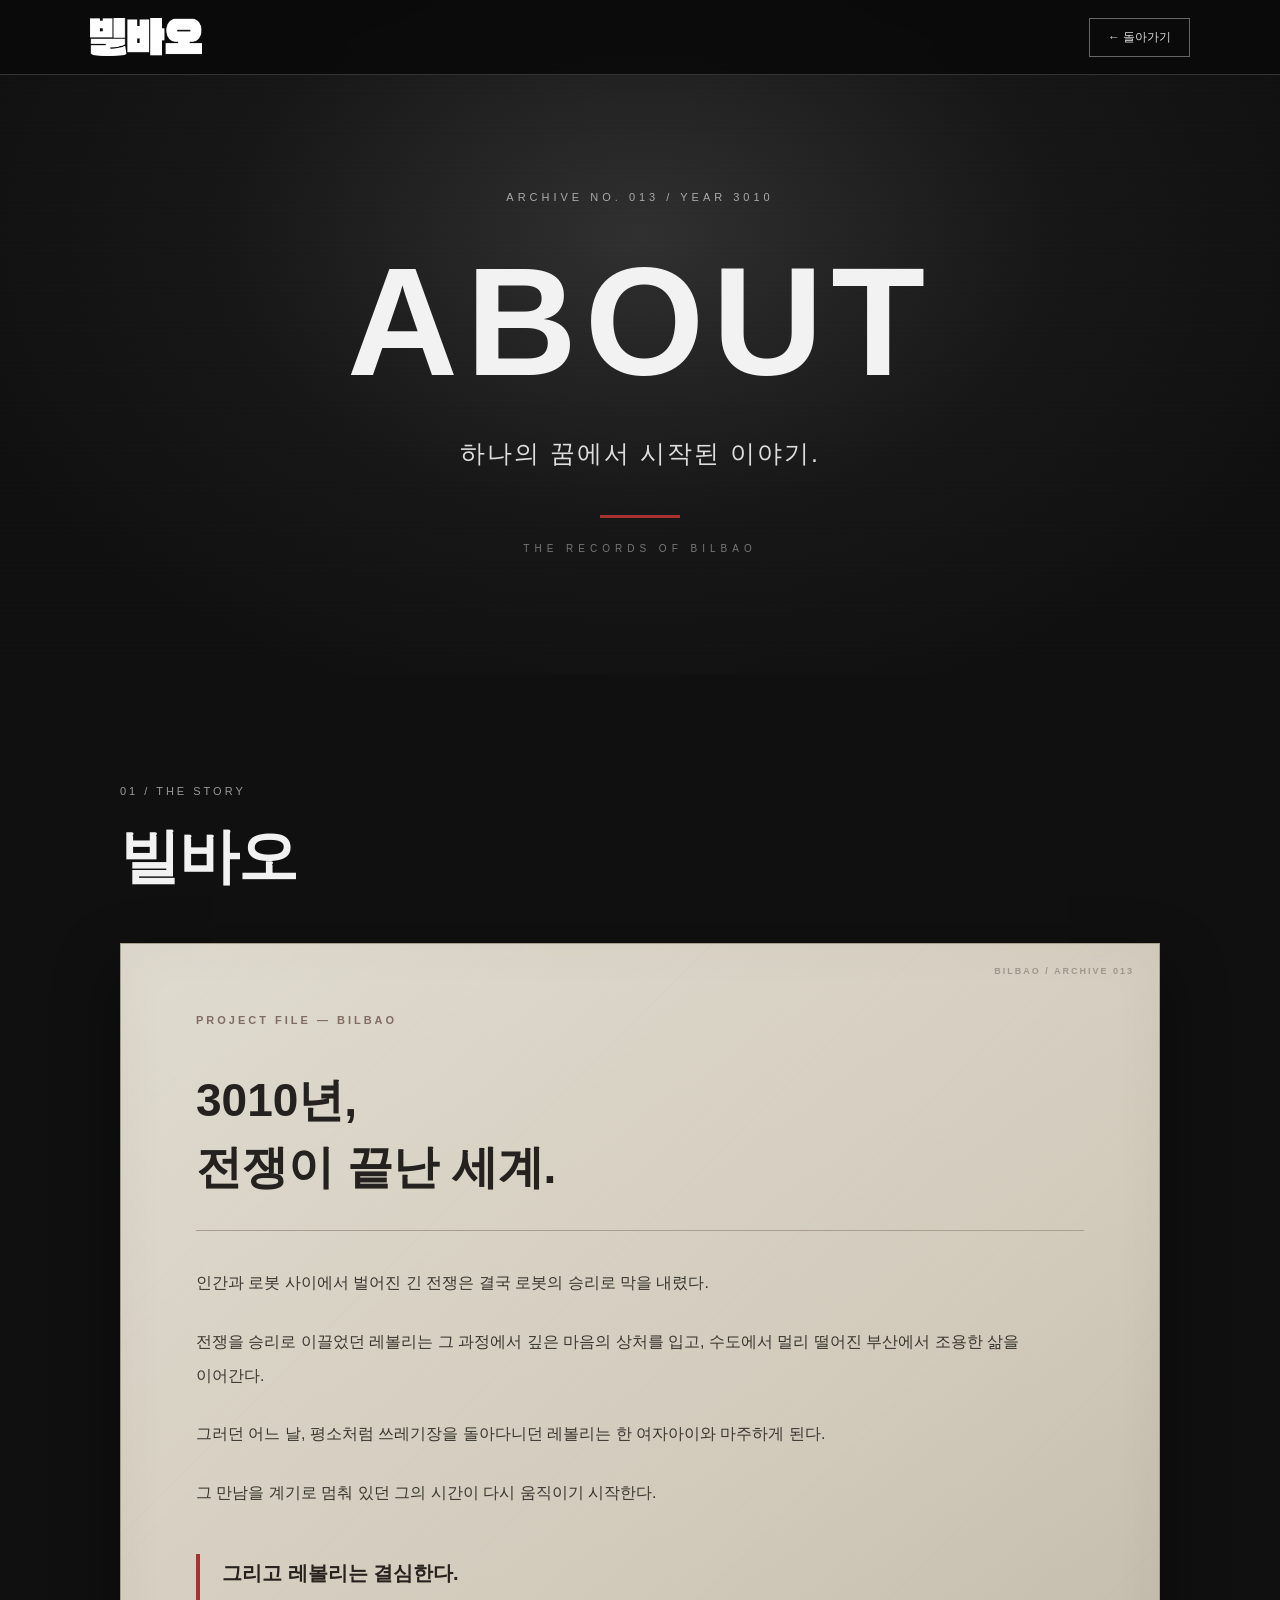
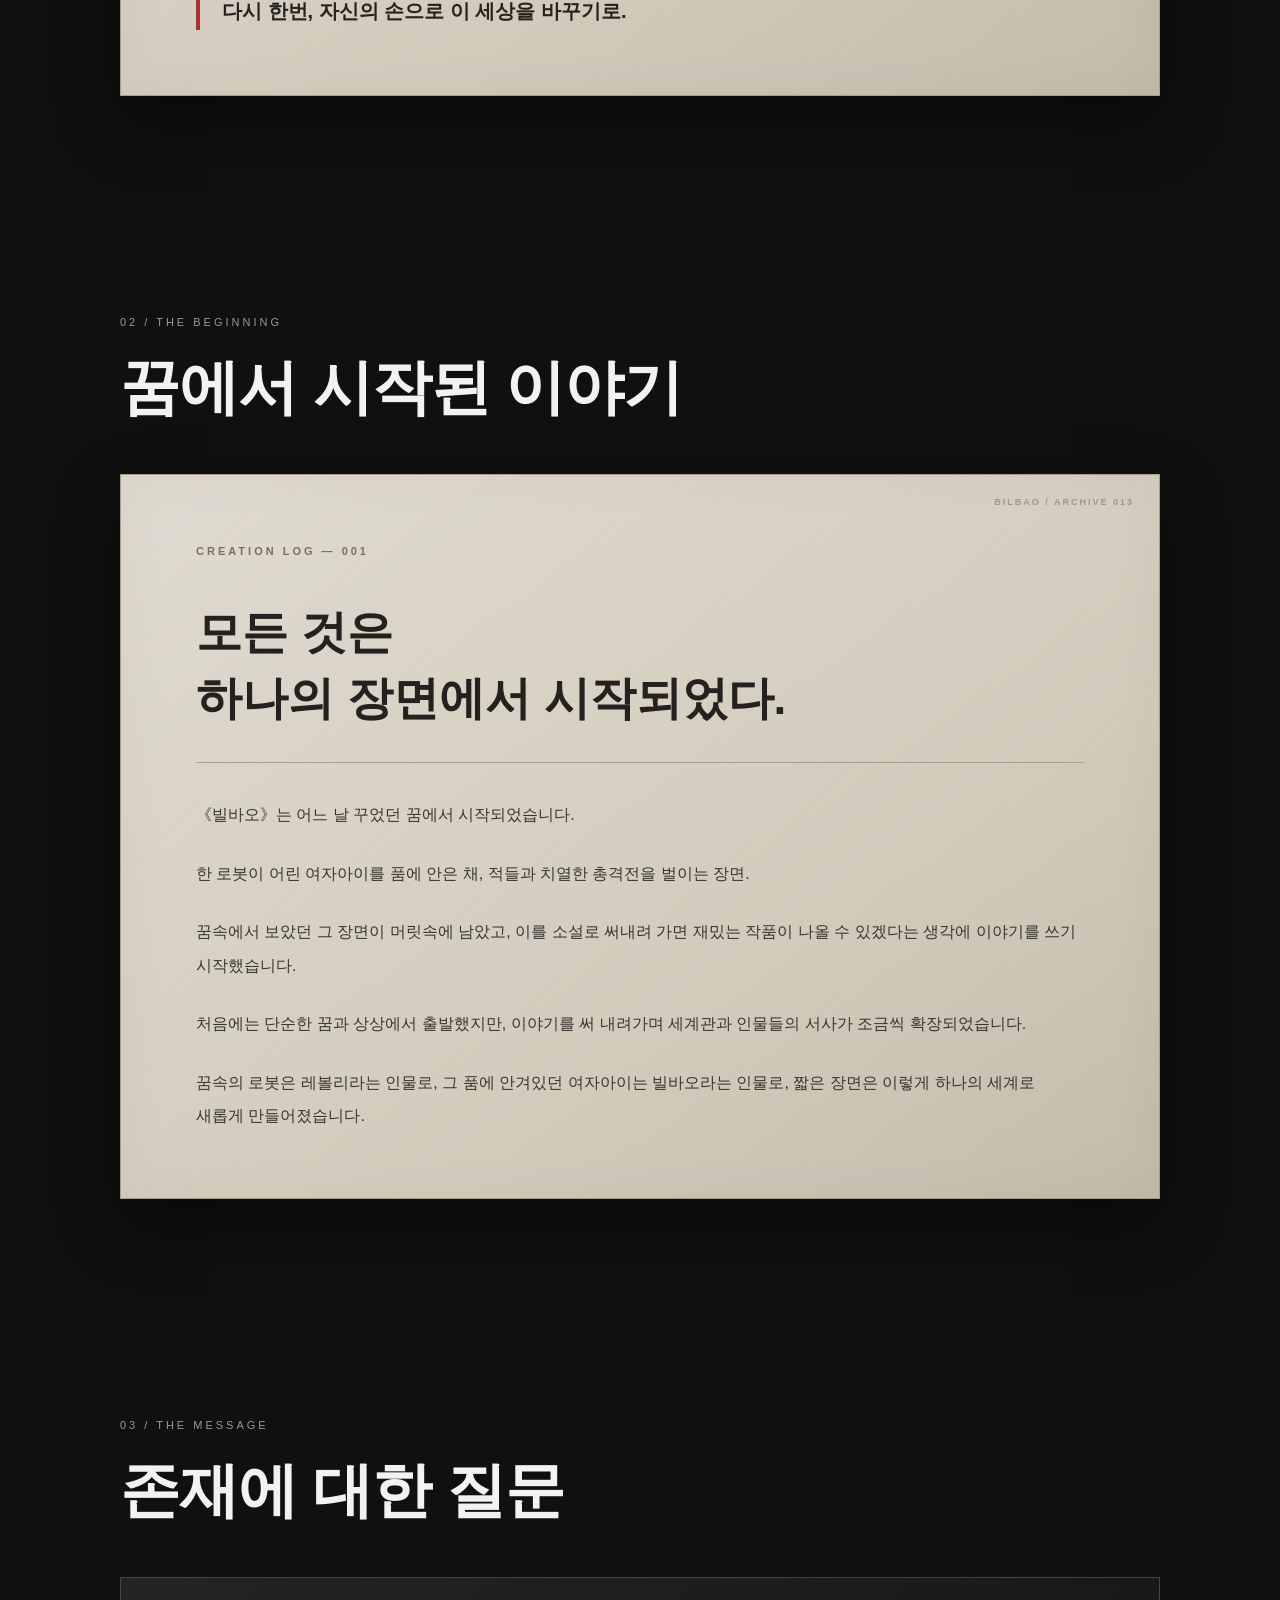
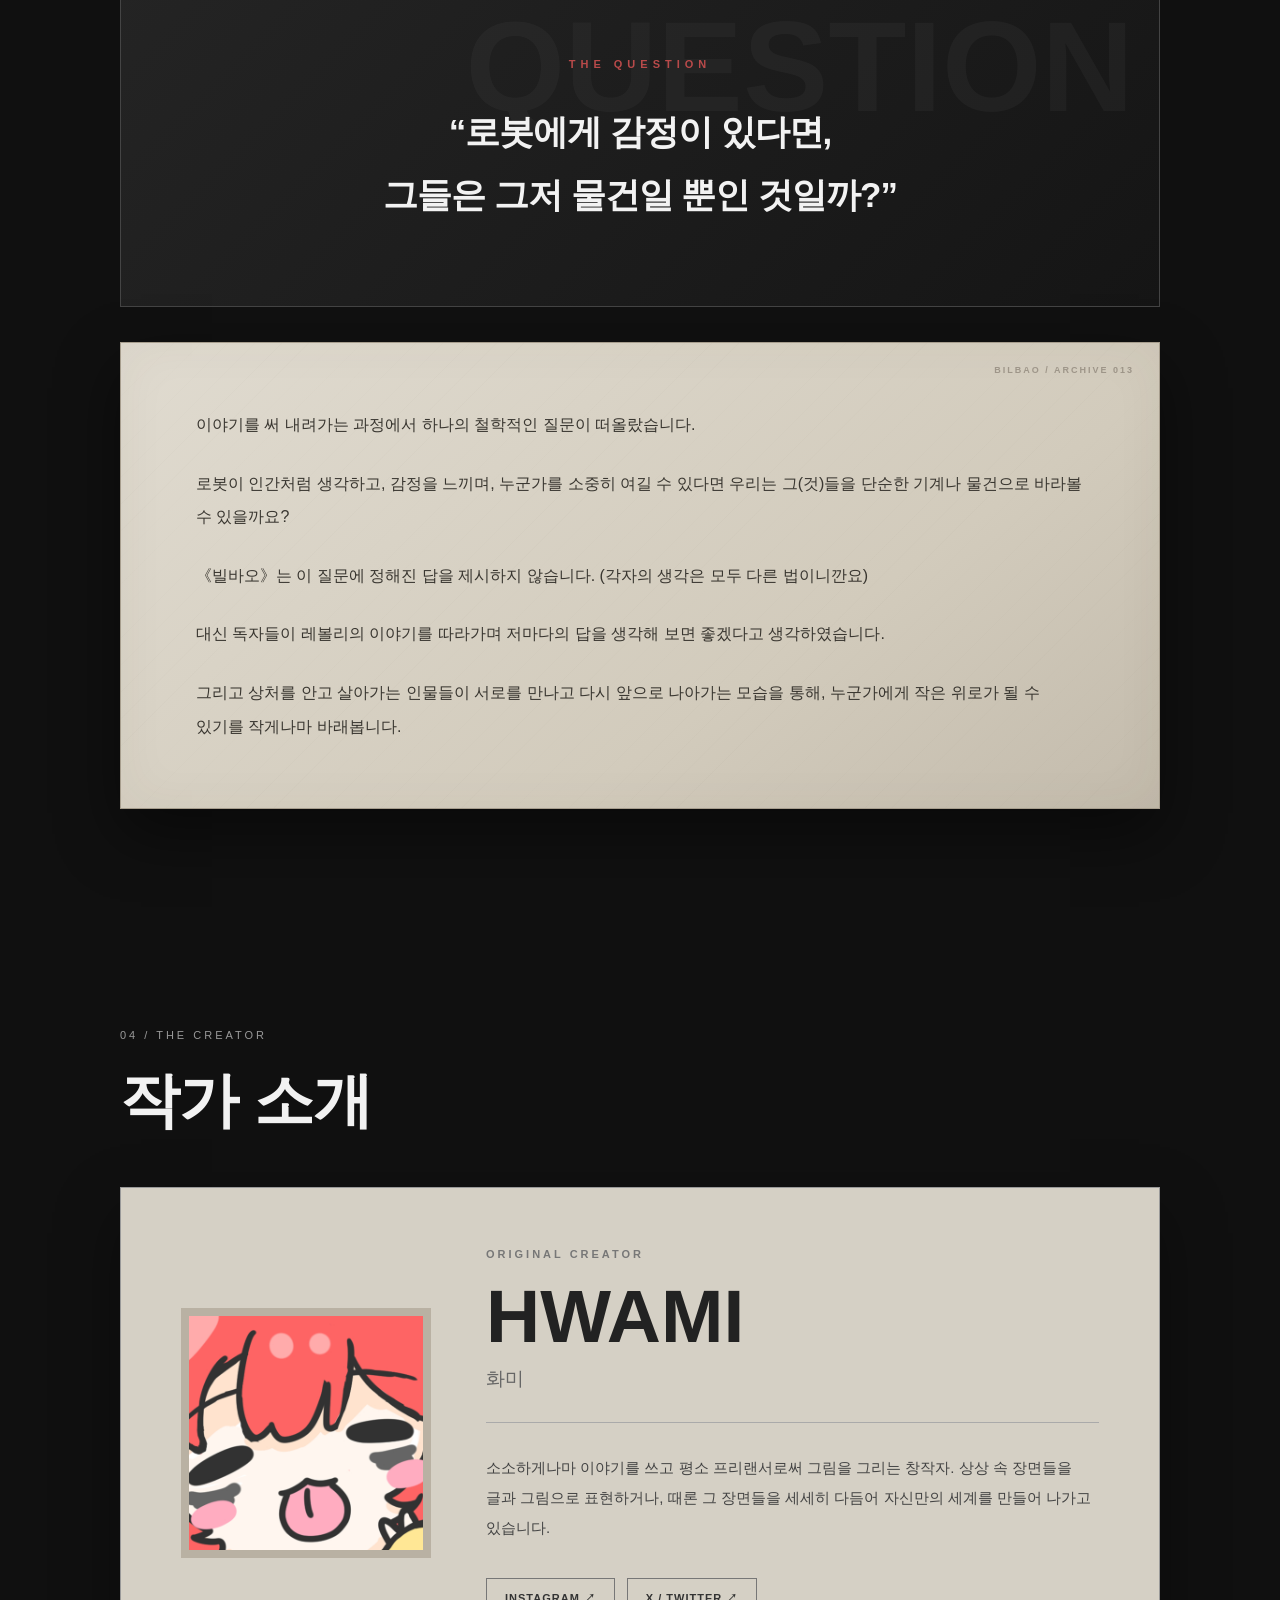
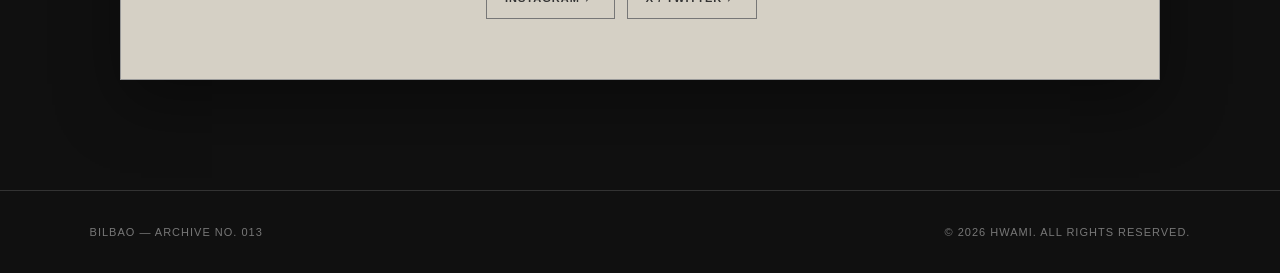
==== commit f4468b1b: "Update about.html" ====
--- a/about.html
+++ b/about.html
@@ -1,4 +1,3 @@
-
 <!DOCTYPE html>
 <html lang="ko">
 <head>
@@ -149,7 +148,7 @@
                         자신만의 세계를 만들어 나가고 있습니다.
                     </p>
                     <div class="creator-links">
-                        <a href="https://hwami925.github.io/" target="_blank" rel="noopener noreferrer">PORTFOLIO ↗</a>
+                        <a href="https://www.instagram.com/hwami._.925/" target="_blank" rel="noopener noreferrer">INSTAGRAM ↗</a>
                         <a href="https://x.com/HwAmI_925" target="_blank" rel="noopener noreferrer">X / TWITTER ↗</a>
                     </div>
                 </div>
